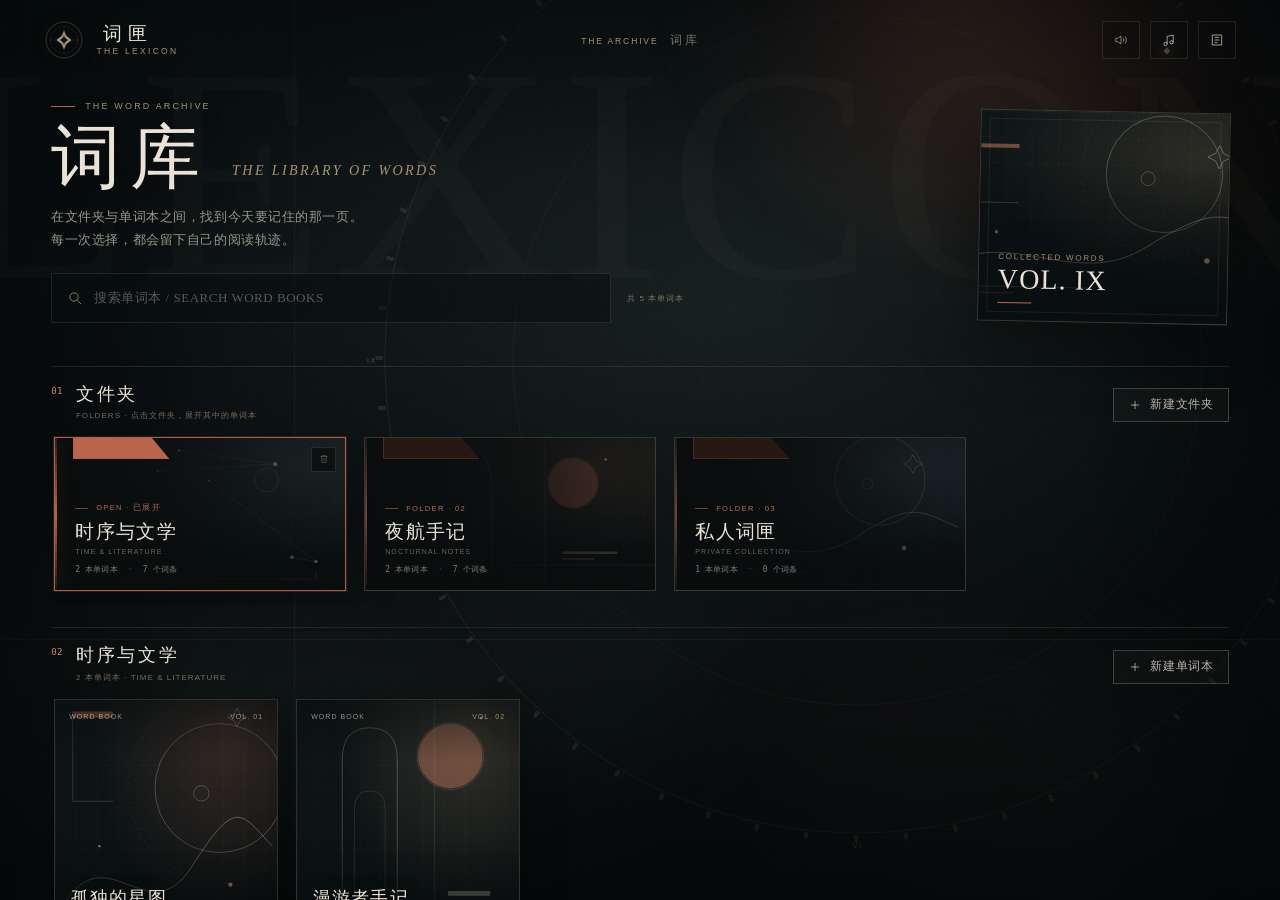
==== index.html @ e498a9d8 "chore: 初始化词匣项目（v1 可运行基线）" ====
<!DOCTYPE html>
<html lang="zh-CN">
<head>
  <meta charset="UTF-8">
  <meta name="viewport" content="width=device-width, initial-scale=1.0, viewport-fit=cover">
  <meta name="theme-color" content="#080c0e">
  <title>词匣 · The Lexicon</title>
  <link rel="stylesheet" href="styles/base.css">
  <link rel="stylesheet" href="styles/library.css">
  <link rel="stylesheet" href="styles/study.css">
  <link rel="stylesheet" href="styles/overlays.css">
</head>
<body>
  <div class="scene" aria-hidden="true">
    <div class="sun-glow"></div>
    <div class="mist mist-a"></div>
    <div class="mist mist-b"></div>
    <div class="orbit">
      <span class="orbit-ticks"></span>
      <span class="orbit-num n1">XII</span>
      <span class="orbit-num n2">III</span>
      <span class="orbit-num n3">VI</span>
      <span class="orbit-num n4">IX</span>
      <span class="orbit-star"></span>
    </div>
    <div class="axis axis-v"></div>
    <div class="axis axis-h"></div>
  </div>
  <div class="grain" aria-hidden="true"></div>
  <div class="view-curtain" id="viewCurtain" aria-hidden="true"></div>

  <div class="app" id="app">
    <header class="topbar">
      <div class="topbar-left">
        <button type="button" class="back-btn" id="backBtn" hidden aria-label="返回词库">
          <svg viewBox="0 0 24 24" aria-hidden="true"><path d="M15.5 5l-7 7 7 7"/></svg>
          <span>词库</span>
        </button>
        <button type="button" class="brand" id="brandHome" aria-label="回到词库">
          <svg class="brand-mark" viewBox="0 0 48 48" aria-hidden="true">
            <circle cx="24" cy="24" r="21.5" fill="none" stroke="currentColor" stroke-opacity=".38" stroke-width=".8"/>
            <circle cx="24" cy="24" r="16.5" fill="none" stroke="currentColor" stroke-opacity=".14" stroke-width=".7"/>
            <path d="M24 7v34M7 24h34" stroke="currentColor" stroke-opacity=".16" stroke-width=".7"/>
            <path d="M24 12.5l2.45 6.05L33 24l-6.55 5.45L24 35.5l-2.45-6.05L15 24l6.55-5.45z" fill="currentColor" fill-opacity=".82"/>
            <path d="M24 18.4l1.05 2.55L28.6 24l-3.55 3.05L24 29.6l-1.05-2.55L19.4 24l3.55-3.05z" fill="#0b1113"/>
          </svg>
          <span class="brand-copy">
            <span class="brand-cn">词匣</span>
            <span class="brand-en">THE LEXICON</span>
          </span>
        </button>
      </div>

      <div class="topbar-center" aria-live="polite">
        <span class="topbar-kicker" id="topbarKicker">THE ARCHIVE</span>
        <span class="topbar-title" id="topbarTitle">词库</span>
      </div>

      <div class="topbar-actions">
        <button type="button" class="icon-button sound-toggle" id="soundToggle" aria-label="关闭音效" aria-pressed="true" title="音效：开">
          <svg class="sound-on" viewBox="0 0 24 24" aria-hidden="true">
            <path d="M4 9.5v5h3.2L12 18V6L7.2 9.5H4z"/>
            <path d="M15.2 9.2a4 4 0 010 5.6M17.7 6.8a7.2 7.2 0 010 10.4"/>
          </svg>
          <svg class="sound-off" viewBox="0 0 24 24" aria-hidden="true">
            <path d="M4 9.5v5h3.2L12 18V6L7.2 9.5H4z"/>
            <path d="M15.4 9.6l5 5M20.4 9.6l-5 5"/>
          </svg>
        </button>
        <button type="button" class="icon-button music-toggle" id="musicToggle" data-open-music aria-label="打开本地音乐" aria-haspopup="dialog" title="本地音乐">
          <svg viewBox="0 0 24 24" aria-hidden="true">
            <path d="M9.2 17.7V6.6l9.1-2v10.8"/>
            <circle cx="6.7" cy="17.9" r="2.5"/>
            <circle cx="15.8" cy="15.4" r="2.5"/>
          </svg>
        </button>
        <button type="button" class="icon-button" id="ledgerOpen" aria-label="打开记诵档案" aria-haspopup="dialog" title="记诵档案">
          <svg viewBox="0 0 24 24" aria-hidden="true">
            <path d="M5 4.5h14v15H5z"/>
            <path d="M8.5 8h7M8.5 12h7M8.5 16h4.5"/>
          </svg>
        </button>
      </div>
    </header>

    <main class="view library-view" id="libraryView">
      <div class="library-scroll">
        <section class="library-hero">
          <div class="hero-copy">
            <div class="kicker"><span class="kicker-rule"></span>THE WORD ARCHIVE</div>
            <h1 class="hero-title">
              <span class="hero-title-cn">词库</span>
              <em class="hero-title-en">THE LIBRARY OF WORDS</em>
            </h1>
            <p class="hero-desc">在文件夹与单词本之间，找到今天要记住的那一页。<br>每一次选择，都会留下自己的阅读轨迹。</p>

            <div class="library-tools">
              <label class="search-field" for="bookSearch">
                <svg viewBox="0 0 24 24" aria-hidden="true">
                  <circle cx="10.5" cy="10.5" r="6.2"/>
                  <path d="M15.2 15.2L21 21"/>
                </svg>
                <input id="bookSearch" type="search" placeholder="搜索单词本 / SEARCH WORD BOOKS" autocomplete="off" spellcheck="false">
                <button type="button" class="search-clear" id="searchClear" hidden aria-label="清除搜索">
                  <svg viewBox="0 0 24 24" aria-hidden="true"><path d="M7 7l10 10M17 7L7 17"/></svg>
                </button>
              </label>
              <span class="search-status" id="searchStatus">共 5 本单词本</span>
            </div>
          </div>

          <aside class="hero-plate" aria-hidden="true">
            <div class="hero-art" id="heroArt"></div>
            <div class="hero-plate-label">
              <span>COLLECTED WORDS</span>
              <strong>VOL. IX</strong>
              <i></i>
            </div>
          </aside>
        </section>

        <section class="shelf shelf-folders">
          <div class="shelf-head">
            <div class="shelf-title-group">
              <span class="shelf-num">01</span>
              <div>
                <h2>文件夹</h2>
                <p>FOLDERS · 点击文件夹，展开其中的单词本</p>
              </div>
            </div>
            <button type="button" class="line-btn" id="newFolderBtn">
              <svg viewBox="0 0 24 24" aria-hidden="true"><path d="M12 5v14M5 12h14"/></svg>
              新建文件夹
            </button>
          </div>
          <div class="rail-shell">
            <button type="button" class="rail-arrow is-left" data-rail="folders" data-direction="-1" aria-label="向左滚动文件夹">
              <svg viewBox="0 0 24 24" aria-hidden="true"><path d="M15 5l-7 7 7 7"/></svg>
            </button>
            <div class="rail folder-rail" id="folderRail"></div>
            <button type="button" class="rail-arrow is-right" data-rail="folders" data-direction="1" aria-label="向右滚动文件夹">
              <svg viewBox="0 0 24 24" aria-hidden="true"><path d="M9 5l7 7-7 7"/></svg>
            </button>
          </div>
        </section>

        <section class="shelf shelf-books">
          <div class="shelf-head">
            <div class="shelf-title-group">
              <span class="shelf-num">02</span>
              <div>
                <h2 id="bookSectionTitle">单词本</h2>
                <p id="bookSectionKicker">WORD BOOKS · 选择一本，开始今天的记诵</p>
              </div>
            </div>
            <button type="button" class="line-btn" id="newBookBtn">
              <svg viewBox="0 0 24 24" aria-hidden="true"><path d="M12 5v14M5 12h14"/></svg>
              新建单词本
            </button>
          </div>
          <div class="rail-shell">
            <button type="button" class="rail-arrow is-left" data-rail="books" data-direction="-1" aria-label="向左滚动单词本">
              <svg viewBox="0 0 24 24" aria-hidden="true"><path d="M15 5l-7 7 7 7"/></svg>
            </button>
            <div class="rail book-rail" id="bookRail"></div>
            <button type="button" class="rail-arrow is-right" data-rail="books" data-direction="1" aria-label="向右滚动单词本">
              <svg viewBox="0 0 24 24" aria-hidden="true"><path d="M9 5l7 7-7 7"/></svg>
            </button>
          </div>
        </section>

        <footer class="library-footer">
          <div class="library-stats">
            <span><b id="statFolders">0</b> 个文件夹</span>
            <i></i>
            <span><b id="statBooks">0</b> 本单词本</span>
            <i></i>
            <span><b id="statWords">0</b> 个词条</span>
            <i></i>
            <span><b id="statKnown">0</b> 个已斩</span>
          </div>
          <p>选择文件夹展开藏书 · 打开单词本开始记诵 · 所有变更自动保存</p>
        </footer>
      </div>
    </main>

    <main class="view study-view" id="studyView" hidden>
      <section class="study-heading">
        <div class="study-heading-copy">
          <div class="study-kicker" id="studyKicker">WORD BOOK</div>
          <h1 class="study-book-title" id="studyBookTitle">单词本</h1>
          <p class="study-book-desc" id="studyBookDesc"></p>
        </div>
        <div class="study-actions">
          <button type="button" class="line-btn" id="manageBookBtn">
            <svg viewBox="0 0 24 24" aria-hidden="true"><path d="M5 5.5h14v13H6.5a1.5 1.5 0 010-3H19"/><path d="M8.5 9h7"/></svg>
            词条册
          </button>
          <button type="button" class="primary-btn" id="addWordBtn">
            <svg viewBox="0 0 24 24" aria-hidden="true"><path d="M12 5v14M5 12h14"/></svg>
            新增词条
          </button>
        </div>
      </section>

      <div class="study-stage" id="studyStage">
        <div class="study-content" id="studyContent">
          <div class="study-meta-line">
            <span class="study-position" id="studyPosition">— / —</span>
            <span class="priority-tag" id="priorityTag">NEW · 新词</span>
            <span class="study-meta-divider"></span>
            <span class="study-queue">QUEUE · 依稀优先</span>
          </div>

          <div class="study-word-area">
            <div class="study-word-frame" id="wordFrame">
              <h1 class="study-word" id="wordEl">solitude</h1>
              <span class="slash-line" aria-hidden="true"></span>
              <span class="slash-seal" aria-hidden="true">斩</span>
            </div>

            <div class="study-lex">
              <span class="pos" id="pos">n.</span>
              <span class="phonetic" id="phonetic">/ˈsɒlɪtjuːd/</span>
              <button type="button" class="speak-btn" id="speakBtn" aria-label="朗读当前单词" title="朗读单词">
                <svg viewBox="0 0 24 24" aria-hidden="true">
                  <path d="M4 9.5v5h3.2L12 18V6L7.2 9.5H4z"/>
                  <path d="M15.2 9.2a4 4 0 010 5.6M17.7 6.8a7.2 7.2 0 010 10.4"/>
                </svg>
              </button>
              <span class="lex-divider" aria-hidden="true"></span>
              <span class="meaning" id="meaning">独处 · 孤独</span>
            </div>
          </div>

          <div class="study-ornament" aria-hidden="true"><span></span><i></i><span></span></div>

          <figure class="study-context">
            <div class="context-label"><span>IN CONTEXT</span><span>语境</span></div>
            <blockquote id="sentence">I have never found a companion that was so companionable as solitude.</blockquote>
            <p class="translation" id="translation">我从未找到过比独处更合意的伴侣。</p>
            <figcaption class="source">
              <span class="source-main" id="source">WALDEN · HENRY DAVID THOREAU</span>
              <span class="source-note" id="sourceNote">亨利·戴维·梭罗《瓦尔登湖》</span>
            </figcaption>
          </figure>
        </div>

        <div class="study-empty" id="studyEmpty" hidden>
          <div class="empty-sigil" aria-hidden="true">✦</div>
          <h2 id="emptyTitle">这本单词本还没有词条</h2>
          <p id="emptyText">把想记住的词写进这一页，然后开始第一轮记诵。</p>
          <div class="empty-actions">
            <button type="button" class="primary-btn" id="emptyPrimary">添加第一个词条</button>
            <button type="button" class="line-btn" id="emptySecondary">返回词库</button>
          </div>
        </div>
      </div>

      <footer class="study-console" id="studyConsole">
        <div class="queue-block">
          <div class="queue-head">
            <span class="queue-label">QUEUE <em>· 本轮队列</em></span>
            <span class="queue-progress" id="queueProgress">— / —</span>
          </div>
          <div class="queue-bar" aria-hidden="true"><span id="queueBarFill"></span></div>
          <div class="queue-legend">
            <span class="legend-item"><i class="dot dot-fuzzy"></i>依稀 <b id="studyFuzzy">0</b></span>
            <span class="legend-item"><i class="dot dot-unknown"></i>未识 <b id="studyUnknown">0</b></span>
            <span class="legend-item"><i class="dot dot-fresh"></i>新词 <b id="studyFresh">0</b></span>
            <span class="legend-item is-known"><i class="dot dot-known"></i>已斩 <b id="studyKnown">0</b></span>
          </div>
        </div>

        <div class="study-actions-main" id="studyActions">
          <button type="button" class="step-btn prev" id="prevBtn" aria-label="上一个单词">
            <svg viewBox="0 0 24 24" aria-hidden="true"><path d="M15 5l-7 7 7 7"/></svg>
            <span>上一个</span>
          </button>

          <div class="rating-group" aria-label="记忆程度">
            <button type="button" class="rate-btn" data-rate="unknown">
              <span class="zh">未识</span>
              <span class="en">AGAIN</span>
            </button>
            <button type="button" class="rate-btn" data-rate="fuzzy">
              <span class="zh">依稀</span>
              <span class="en">FUZZY</span>
            </button>
            <button type="button" class="rate-btn" data-rate="known" title="完全会" aria-label="斩 · 完全会">
              <span class="zh">斩</span>
              <span class="en">KNOWN</span>
            </button>
          </div>

          <button type="button" class="step-btn next" id="nextBtn" aria-label="下一个单词">
            <span>下一个</span>
            <svg viewBox="0 0 24 24" aria-hidden="true"><path d="M5 12h14M13 6l6 6-6 6"/></svg>
          </button>
        </div>

        <div class="study-side">
          <span class="autosave"><i></i>自动保存至本地</span>
          <span class="keys"><kbd>←</kbd><kbd>→</kbd> 切换 · <kbd>K</kbd> 斩 · <kbd>F</kbd> 依稀</span>
        </div>
      </footer>
    </main>
  </div>

  <div class="toast" id="toast" role="status" aria-live="polite"></div>

  <dialog class="modal-dialog compact-dialog" id="folderDialog" aria-labelledby="folderDialogTitle">
    <div class="modal-shell">
      <header class="modal-head">
        <div>
          <div class="kicker"><span class="kicker-rule"></span>NEW FOLDER</div>
          <h2 class="modal-title" id="folderDialogTitle">新建文件夹</h2>
          <p class="modal-sub">为一个主题留出位置，再把单词本放进去。</p>
        </div>
        <button type="button" class="dialog-close" data-close aria-label="关闭新建文件夹">
          <svg viewBox="0 0 24 24" aria-hidden="true"><path d="M6 6l12 12M18 6L6 18"/></svg>
        </button>
      </header>
      <form class="modal-form" id="folderForm" novalidate>
        <label class="field">
          <span class="field-head"><span>文件夹名称<i>*</i></span><em>FOLDER NAME</em></span>
          <input type="text" name="name" id="folderName" maxlength="40" placeholder="例如：夜航手记" autocomplete="off">
          <span class="field-error" id="folderError"></span>
        </label>
        <label class="field">
          <span class="field-head"><span>英文小标题</span><em>SUBTITLE</em></span>
          <input type="text" name="subtitle" id="folderSubtitle" maxlength="80" placeholder="例如：NOCTURNAL NOTES" autocomplete="off">
        </label>
        <label class="field">
          <span class="field-head"><span>一句说明</span><em>DESCRIPTION</em></span>
          <input type="text" name="description" id="folderDescription" maxlength="160" placeholder="这个文件夹收藏什么？" autocomplete="off">
        </label>
        <div class="modal-actions">
          <p class="modal-note">文件夹本身不会上传，所有内容保存在本机浏览器。</p>
          <div class="button-row">
            <button type="button" class="line-btn" data-close>取消</button>
            <button type="submit" class="primary-btn">创建文件夹</button>
          </div>
        </div>
      </form>
    </div>
  </dialog>

  <dialog class="modal-dialog compact-dialog" id="bookDialog" aria-labelledby="bookDialogTitle">
    <div class="modal-shell">
      <header class="modal-head">
        <div>
          <div class="kicker"><span class="kicker-rule"></span>NEW WORD BOOK</div>
          <h2 class="modal-title" id="bookDialogTitle">新建单词本</h2>
          <p class="modal-sub">给一组词取一个名字，收进合适的文件夹。</p>
        </div>
        <button type="button" class="dialog-close" data-close aria-label="关闭新建单词本">
          <svg viewBox="0 0 24 24" aria-hidden="true"><path d="M6 6l12 12M18 6L6 18"/></svg>
        </button>
      </header>
      <form class="modal-form" id="bookForm" novalidate>
        <label class="field">
          <span class="field-head"><span>单词本名称<i>*</i></span><em>BOOK NAME</em></span>
          <input type="text" name="name" id="bookName" maxlength="40" placeholder="例如：雨夜短句" autocomplete="off">
          <span class="field-error" id="bookError"></span>
        </label>
        <div class="field-row">
          <label class="field">
            <span class="field-head"><span>英文小标题</span><em>SUBTITLE</em></span>
            <input type="text" name="subtitle" id="bookSubtitle" maxlength="80" placeholder="例如：RAIN NOTES" autocomplete="off">
          </label>
          <label class="field">
            <span class="field-head"><span>放入文件夹<i>*</i></span><em>FOLDER</em></span>
            <select name="folderId" id="bookFolder"></select>
          </label>
        </div>
        <label class="field">
          <span class="field-head"><span>一句说明</span><em>DESCRIPTION</em></span>
          <input type="text" name="description" id="bookDescription" maxlength="160" placeholder="例如：写在雨声里的词。" autocomplete="off">
        </label>
        <div class="modal-actions">
          <p class="modal-note">创建后会立即打开这本单词本，可以从第一个词开始。</p>
          <div class="button-row">
            <button type="button" class="line-btn" data-close>取消</button>
            <button type="submit" class="primary-btn">创建并打开</button>
          </div>
        </div>
      </form>
    </div>
  </dialog>

  <dialog class="modal-dialog entry-dialog" id="entryDialog" aria-labelledby="entryDialogTitle">
    <div class="modal-shell entry-shell">
      <header class="modal-head">
        <div>
          <div class="kicker"><span class="kicker-rule"></span>NEW WORD</div>
          <h2 class="modal-title" id="entryDialogTitle">新增词条</h2>
          <p class="modal-sub" id="entryBookLabel">收入单词本</p>
        </div>
        <button type="button" class="dialog-close" data-close aria-label="关闭新增词条">
          <svg viewBox="0 0 24 24" aria-hidden="true"><path d="M6 6l12 12M18 6L6 18"/></svg>
        </button>
      </header>
      <form class="modal-form entry-form" id="entryForm" novalidate>
        <div class="form-grid">
          <label class="field full word-field" data-field="word">
            <span class="field-head"><span>单词<i>*</i></span><em>WORD</em></span>
            <input type="text" name="word" id="entryWord" maxlength="64" placeholder="例如：serendipity" autocomplete="off" spellcheck="false">
            <span class="field-error"></span>
          </label>
          <label class="field" data-field="phonetic">
            <span class="field-head"><span>音标</span><em>PRONUNCIATION</em></span>
            <input type="text" name="phonetic" maxlength="80" placeholder="/ˌserənˈdɪpəti/" autocomplete="off" spellcheck="false">
            <span class="field-error"></span>
          </label>
          <label class="field" data-field="pos">
            <span class="field-head"><span>词性</span><em>PART OF SPEECH</em></span>
            <input type="text" name="pos" maxlength="16" placeholder="n. / v. / adj." autocomplete="off">
            <span class="field-error"></span>
          </label>
          <label class="field full" data-field="meaning">
            <span class="field-head"><span>释义<i>*</i></span><em>MEANING</em></span>
            <input type="text" name="meaning" maxlength="120" placeholder="意外发现珍奇事物的本领" autocomplete="off">
            <span class="field-error"></span>
          </label>
          <label class="field full" data-field="sentence">
            <span class="field-head"><span>例句<i>*</i></span><em>SENTENCE</em></span>
            <textarea name="sentence" maxlength="600" rows="3" placeholder="写一句让你记住这个词的话。"></textarea>
            <span class="field-error"></span>
          </label>
          <label class="field full" data-field="translation">
            <span class="field-head"><span>译文</span><em>TRANSLATION</em></span>
            <input type="text" name="translation" maxlength="400" placeholder="例句的中文翻译（选填）" autocomplete="off">
            <span class="field-error"></span>
          </label>
          <label class="field full" data-field="source">
            <span class="field-head"><span>出处</span><em>SOURCE</em></span>
            <input type="text" name="source" maxlength="160" placeholder="例如：自撰例句 / 亨利·戴维·梭罗《瓦尔登湖》" autocomplete="off">
            <span class="field-error"></span>
          </label>
        </div>
        <div class="modal-actions entry-actions">
          <p class="modal-note">保存后会加入当前单词本。所有内容只保存在本机。</p>
          <div class="button-row">
            <button type="button" class="line-btn" data-close>取消</button>
            <button type="submit" class="primary-btn">收入词匣</button>
          </div>
        </div>
      </form>
    </div>
  </dialog>

  <dialog class="drawer-dialog" id="manageDialog" aria-labelledby="manageTitle">
    <div class="drawer-shell">
      <header class="drawer-head">
        <div>
          <div class="kicker"><span class="kicker-rule"></span>WORD INDEX</div>
          <h2 class="modal-title" id="manageTitle">词条册</h2>
          <p class="modal-sub" id="manageMeta">管理这本单词本里的所有词条。</p>
        </div>
        <button type="button" class="dialog-close" data-close aria-label="关闭词条册">
          <svg viewBox="0 0 24 24" aria-hidden="true"><path d="M6 6l12 12M18 6L6 18"/></svg>
        </button>
      </header>
      <div class="drawer-toolbar">
        <label class="mini-search">
          <svg viewBox="0 0 24 24" aria-hidden="true"><circle cx="10.5" cy="10.5" r="6.2"/><path d="M15.2 15.2L21 21"/></svg>
          <input type="search" id="manageSearch" placeholder="筛选词条" autocomplete="off">
        </label>
        <button type="button" class="primary-btn small" id="manageAddBtn">
          <svg viewBox="0 0 24 24" aria-hidden="true"><path d="M12 5v14M5 12h14"/></svg>
          新增词条
        </button>
      </div>
      <div class="drawer-scroll">
        <div class="manage-list" id="manageList"></div>
      </div>
      <footer class="drawer-foot">
        <span id="manageCount">0 个词条</span>
        <button type="button" class="quiet-btn" id="manageExportBtn">导出词条 <small>JSON</small></button>
      </footer>
    </div>
  </dialog>

  <dialog class="drawer-dialog" id="ledgerDialog" aria-labelledby="ledgerTitle">
    <div class="drawer-shell">
      <header class="drawer-head">
        <div>
          <div class="kicker"><span class="kicker-rule"></span>THE LEDGER</div>
          <h2 class="modal-title" id="ledgerTitle">记诵档案</h2>
          <p class="modal-sub">依稀与未识会留在这里；已斩词条只移出队列，不计入记录。</p>
        </div>
        <button type="button" class="dialog-close" data-close aria-label="关闭记诵档案">
          <svg viewBox="0 0 24 24" aria-hidden="true"><path d="M6 6l12 12M18 6L6 18"/></svg>
        </button>
      </header>
      <div class="drawer-scroll">
        <div class="ledger-stats">
          <div><strong id="ledgerTotal">0</strong><span>温习记录</span></div>
          <div><strong id="ledgerFuzzy">0</strong><span>依稀</span></div>
          <div><strong id="ledgerUnknown">0</strong><span>未识</span></div>
          <div><strong id="ledgerBooks">0</strong><span>涉及单词本</span></div>
        </div>
        <div class="activity-list" id="activityList"></div>
      </div>
      <footer class="drawer-foot">
        <span>只记录依稀与未识</span>
        <button type="button" class="quiet-btn" id="exportBtn">导出全部数据 <small>JSON</small></button>
      </footer>
    </div>
  </dialog>

  <dialog class="modal-dialog music-dialog" id="musicDialog" aria-labelledby="musicTitle">
    <div class="modal-shell music-shell" id="musicShell">
      <header class="modal-head">
        <div>
          <div class="kicker"><span class="kicker-rule"></span>THE GRAMOPHONE</div>
          <h2 class="modal-title" id="musicTitle">本地音乐</h2>
          <p class="modal-sub">放一张自己的唱片，让这间记诵室有声音。</p>
        </div>
        <button type="button" class="dialog-close" data-close aria-label="关闭本地音乐">
          <svg viewBox="0 0 24 24" aria-hidden="true"><path d="M6 6l12 12M18 6L6 18"/></svg>
        </button>
      </header>

      <div class="music-body">
        <div class="music-track" id="musicTrack">
          <div class="record-disc" aria-hidden="true"></div>
          <div class="track-info">
            <span class="track-label">LOCAL RECORD</span>
            <strong class="track-name" id="trackName">尚未放入唱片</strong>
            <span class="track-meta" id="trackMeta">选择或拖入本地音频</span>
          </div>
          <button type="button" class="choose-music" id="chooseMusicBtn">选择音乐</button>
          <input type="file" id="musicInput" accept="audio/*,.mp3,.wav,.ogg,.oga,.m4a,.aac,.flac,.webm,.opus" hidden>
        </div>

        <div class="music-playbar">
          <button type="button" class="music-play" id="musicPlayBtn" aria-label="播放音乐" disabled>
            <svg class="icon-play" viewBox="0 0 24 24" aria-hidden="true"><path d="M8 5.5v13l11-6.5z"/></svg>
            <svg class="icon-pause" viewBox="0 0 24 24" aria-hidden="true"><path d="M7 5.5h3.4v13H7zM13.6 5.5H17v13h-3.4z"/></svg>
          </button>
          <div class="music-progress">
            <div class="music-times"><span id="musicCurrent">00:00</span><span id="musicDuration">--:--</span></div>
            <input type="range" class="range-control" id="musicSeek" min="0" max="1000" value="0" step="1" aria-label="音乐播放进度" disabled>
          </div>
        </div>

        <div class="setting-row">
          <div class="setting-head"><span class="setting-name">音乐音量 <small>MUSIC VOLUME</small></span><span class="setting-value" id="musicVolumeValue">55%</span></div>
          <input type="range" class="range-control" id="musicVolume" min="0" max="100" value="55" step="1" aria-label="音乐音量">
        </div>

        <div class="setting-row">
          <div class="setting-head"><span class="setting-name">音效音量 <small>SOUND VOLUME</small></span><span class="setting-value" id="sfxVolumeValue">72%</span></div>
          <input type="range" class="range-control" id="sfxVolume" min="0" max="100" value="72" step="1" aria-label="音效音量">
        </div>

        <div class="music-extras">
          <label class="loop-control"><input type="checkbox" id="musicLoop" checked> 循环播放</label>
          <button type="button" class="clear-music" id="clearMusicBtn" disabled>移除音乐</button>
        </div>

        <p class="music-help">音乐文件只留在本机，不会上传；刷新页面后需要重新选择。<br>音效总开关在页面右上角的扬声器按钮。</p>
      </div>
    </div>
  </dialog>

  <dialog class="modal-dialog confirm-dialog" id="confirmDialog" aria-labelledby="confirmTitle">
    <div class="modal-shell confirm-shell">
      <div class="kicker"><span class="kicker-rule"></span>CONFIRM</div>
      <h2 class="modal-title" id="confirmTitle">确认操作</h2>
      <p class="confirm-message" id="confirmMessage"></p>
      <div class="button-row confirm-actions">
        <button type="button" class="line-btn" id="confirmCancel">取消</button>
        <button type="button" class="danger-btn" id="confirmOk">确认删除</button>
      </div>
    </div>
  </dialog>

  <audio id="musicAudio" loop preload="metadata"></audio>

  <script src="scripts/seed.js"></script>
  <script src="scripts/art.js"></script>
  <script src="scripts/store.js"></script>
  <script src="scripts/audio.js"></script>
  <script src="scripts/app.js"></script>
</body>
</html>
---- styles/base.css ----
/* =========================================================
   词匣 · BASE
   基础变量、场景、顶栏、通用控件与对话框底样式
   ========================================================= */

:root {
  --bg-0: #070b0d;
  --bg-1: #0b1113;
  --bg-2: #101719;
  --paper: #eae2d4;
  --paper-soft: rgba(234, 226, 212, .78);
  --paper-faint: rgba(234, 226, 212, .48);
  --muted: #979689;
  --line: rgba(203, 188, 163, .13);
  --line-strong: rgba(203, 188, 163, .27);
  --gold: #c7b08b;
  --gold-soft: #a79171;
  --rust: #b9654b;
  --rust-bright: #d58668;
  --verdigris: #7f9e9a;
  --sage: #72877e;
  --display: "Bodoni MT", "Bodoni 72", Didot, "Baskerville Old Face", "Times New Roman", "Noto Serif SC", "Songti SC", STSong, serif;
  --quote: "Baskerville Old Face", "Iowan Old Style", "Palatino Linotype", "Noto Serif SC", "Songti SC", STSong, serif;
  --cn: "Noto Serif SC", "Source Han Serif SC", "Songti SC", STSong, SimSun, serif;
  --label: "Gill Sans MT", "Gill Sans", "Segoe UI", "Noto Sans SC", sans-serif;
  --mono: "Cascadia Code", "SFMono-Regular", Consolas, monospace;
  --ease: cubic-bezier(.22, .61, .36, 1);
  --ease-out: cubic-bezier(.16, 1, .3, 1);
  --shadow-deep: 0 32px 100px rgba(0, 0, 0, .55);
}

* {
  box-sizing: border-box;
  margin: 0;
  padding: 0;
}

html {
  height: 100%;
  background: var(--bg-0);
  color-scheme: dark;
}

body {
  height: 100%;
  overflow: hidden;
  background: var(--bg-0);
  color: var(--paper);
  font-family: var(--cn);
  font-variant-ligatures: common-ligatures;
  text-rendering: optimizeLegibility;
  -webkit-font-smoothing: antialiased;
}

button,
input,
select,
textarea {
  color: inherit;
  font: inherit;
}

button {
  border: 0;
  background: none;
  cursor: pointer;
}

button:disabled {
  cursor: default;
}

a {
  color: inherit;
}

svg {
  display: block;
}

[hidden] {
  display: none !important;
}

::selection {
  background: rgba(185, 101, 75, .38);
  color: #fff8ee;
}

mark {
  padding: 0 .06em;
  background: rgba(185, 101, 75, .24);
  color: inherit;
  box-shadow: 0 0 0 1px rgba(185, 101, 75, .12);
}

:focus-visible {
  outline: 1px solid var(--rust-bright);
  outline-offset: 4px;
}

::-webkit-scrollbar {
  width: 6px;
  height: 6px;
}

::-webkit-scrollbar-track {
  background: transparent;
}

::-webkit-scrollbar-thumb {
  background: rgba(203, 188, 163, .18);
}

/* ---------- 场景 ---------- */

.scene {
  position: fixed;
  inset: 0;
  z-index: 0;
  overflow: hidden;
  pointer-events: none;
  background:
    radial-gradient(ellipse 78% 66% at 57% 34%, rgba(52, 72, 69, .34) 0%, transparent 64%),
    radial-gradient(ellipse 42% 42% at 86% 12%, rgba(129, 69, 49, .19) 0%, transparent 68%),
    radial-gradient(ellipse 48% 50% at 6% 88%, rgba(66, 80, 72, .16) 0%, transparent 72%),
    linear-gradient(152deg, #0d1416 0%, #070a0c 52%, #0a1011 100%);
}

.scene::before {
  content: "";
  position: absolute;
  inset: 0;
  opacity: .4;
  background-image:
    linear-gradient(rgba(203, 188, 163, .035) 1px, transparent 1px),
    linear-gradient(90deg, rgba(203, 188, 163, .035) 1px, transparent 1px);
  background-size: 78px 78px;
  -webkit-mask-image: radial-gradient(ellipse 76% 72% at 52% 42%, #000 0%, rgba(0, 0, 0, .42) 52%, transparent 84%);
  mask-image: radial-gradient(ellipse 76% 72% at 52% 42%, #000 0%, rgba(0, 0, 0, .42) 52%, transparent 84%);
}

.scene::after {
  content: "";
  position: absolute;
  inset: 0;
  background:
    linear-gradient(90deg, rgba(3, 6, 7, .48) 0%, transparent 16%, transparent 84%, rgba(3, 6, 7, .38) 100%),
    linear-gradient(180deg, rgba(3, 6, 7, .3) 0%, transparent 20%, transparent 74%, rgba(3, 6, 7, .56) 100%),
    radial-gradient(ellipse at center, transparent 44%, rgba(3, 6, 7, .4) 100%);
}

.sun-glow {
  position: absolute;
  width: 46vw;
  height: 46vw;
  min-width: 480px;
  min-height: 480px;
  right: 2vw;
  top: -26vw;
  border-radius: 50%;
  background: radial-gradient(circle at 50% 55%, rgba(187, 105, 76, .25) 0%, rgba(155, 80, 56, .08) 40%, transparent 68%);
  filter: blur(22px);
}

.mist {
  position: absolute;
  border-radius: 50%;
  filter: blur(64px);
  opacity: .55;
}

.mist-a {
  width: 48vw;
  height: 20vw;
  left: 10%;
  bottom: 8%;
  background: rgba(101, 123, 113, .13);
  transform: rotate(-10deg);
}

.mist-b {
  width: 38vw;
  height: 22vw;
  right: 4%;
  bottom: -2%;
  background: rgba(146, 85, 64, .09);
  transform: rotate(16deg);
}

.orbit {
  position: absolute;
  width: clamp(720px, 74vw, 1220px);
  aspect-ratio: 1;
  left: 67%;
  top: 40%;
  border: 1px solid rgba(203, 188, 163, .1);
  border-radius: 50%;
  transform: translate(-50%, -50%);
  opacity: .9;
}

.orbit::before {
  content: "";
  position: absolute;
  inset: 13.5%;
  border: 1px solid rgba(203, 188, 163, .055);
  border-radius: 50%;
}

.orbit::after {
  content: "";
  position: absolute;
  inset: 0;
  border-radius: 50%;
  background: conic-gradient(from 196deg, transparent 0deg 48deg, rgba(199, 176, 139, .26) 48deg 49.1deg, transparent 49.1deg 360deg);
  -webkit-mask: radial-gradient(farthest-side, transparent calc(100% - 2px), #000 calc(100% - 1px));
  mask: radial-gradient(farthest-side, transparent calc(100% - 2px), #000 calc(100% - 1px));
}

.orbit-ticks {
  position: absolute;
  inset: -10px;
  border-radius: 50%;
  background: repeating-conic-gradient(from 0deg, rgba(203, 188, 163, .32) 0deg .45deg, transparent .45deg 6deg);
  -webkit-mask: radial-gradient(farthest-side, transparent calc(100% - 8px), #000 calc(100% - 7px));
  mask: radial-gradient(farthest-side, transparent calc(100% - 8px), #000 calc(100% - 7px));
  opacity: .42;
}

.orbit-num {
  position: absolute;
  font-family: var(--label);
  font-size: 7px;
  letter-spacing: .24em;
  color: rgba(203, 188, 163, .36);
}

.orbit-num.n1 { top: -17px; left: 50%; transform: translateX(-50%); }
.orbit-num.n2 { right: -18px; top: 50%; transform: translateY(-50%); }
.orbit-num.n3 { bottom: -17px; left: 50%; transform: translateX(-50%); }
.orbit-num.n4 { left: -18px; top: 50%; transform: translateY(-50%); }

.orbit-star {
  position: absolute;
  top: 17%;
  right: 17%;
  width: 5px;
  height: 5px;
  background: var(--gold);
  transform: rotate(45deg);
  box-shadow: 0 0 14px rgba(199, 176, 139, .8), 0 0 40px rgba(199, 176, 139, .3);
}

.axis {
  position: absolute;
  background: rgba(203, 188, 163, .055);
}

.axis-v {
  width: 1px;
  top: 0;
  bottom: 0;
  left: 23%;
}

.axis-h {
  height: 1px;
  left: 0;
  right: 0;
  top: 71%;
}

.grain {
  position: fixed;
  inset: 0;
  z-index: 2;
  pointer-events: none;
  opacity: .045;
  mix-blend-mode: soft-light;
  background-image: url("data:image/svg+xml,%3Csvg viewBox='0 0 200 200' xmlns='http://www.w3.org/2000/svg'%3E%3Cfilter id='n'%3E%3CfeTurbulence type='fractalNoise' baseFrequency='.86' numOctaves='4' stitchTiles='stitch'/%3E%3C/filter%3E%3Crect width='100%25' height='100%25' filter='url(%23n)'/%3E%3C/svg%3E");
}

.view-curtain {
  position: fixed;
  inset: 0;
  z-index: 90;
  pointer-events: none;
  opacity: 0;
  background:
    linear-gradient(90deg, transparent 0%, rgba(185, 101, 75, .18) 48%, rgba(234, 226, 212, .4) 50%, rgba(185, 101, 75, .18) 52%, transparent 100%);
  transform: translateX(-110%);
}

.view-curtain.is-active {
  animation: curtainSweep .7s var(--ease-out) both;
}

@keyframes curtainSweep {
  0% { opacity: 0; transform: translateX(-110%); }
  18% { opacity: .8; }
  55% { opacity: .8; }
  100% { opacity: 0; transform: translateX(110%); }
}

/* ---------- 应用骨架 ---------- */

.app {
  position: relative;
  z-index: 10;
  height: 100svh;
  display: flex;
  flex-direction: column;
}

.view {
  flex: 1;
  min-height: 0;
  position: relative;
}

.view.is-view-entering {
  animation: viewReveal .62s var(--ease-out) both;
}

@keyframes viewReveal {
  from { opacity: 0; transform: translateY(9px); filter: blur(2px); }
  to { opacity: 1; transform: translateY(0); filter: blur(0); }
}

.library-view {
  display: flex;
  flex-direction: column;
  overflow: hidden;
}

.study-view {
  display: flex;
  flex-direction: column;
  overflow: hidden;
}

/* ---------- 顶栏 ---------- */

.topbar {
  position: relative;
  z-index: 50;
  flex: none;
  display: grid;
  grid-template-columns: 1fr auto 1fr;
  align-items: center;
  gap: 24px;
  padding: 20px clamp(18px, 3.4vw, 56px) 14px;
}

.topbar-left,
.topbar-actions {
  display: flex;
  align-items: center;
}

.topbar-left {
  justify-self: start;
  gap: 18px;
  min-width: 0;
}

.topbar-actions {
  justify-self: end;
  gap: 10px;
}

.brand {
  display: flex;
  align-items: center;
  gap: 13px;
  padding: 0;
  text-align: left;
  color: var(--paper);
}

.brand-mark {
  width: 40px;
  height: 40px;
  flex: none;
  color: var(--gold);
  filter: drop-shadow(0 0 22px rgba(199, 176, 139, .14));
}

.brand-copy {
  display: flex;
  flex-direction: column;
  gap: 4px;
}

.brand-cn {
  font-family: var(--cn);
  font-size: 19px;
  line-height: 1;
  letter-spacing: .32em;
  padding-left: .32em;
}

.brand-en {
  font-family: var(--label);
  font-size: 8.5px;
  line-height: 1;
  letter-spacing: .27em;
  color: var(--gold-soft);
  white-space: nowrap;
}

.back-btn {
  display: inline-flex;
  align-items: center;
  gap: 7px;
  min-height: 38px;
  padding: 0 13px 0 9px;
  border: 1px solid var(--line);
  background: rgba(234, 226, 212, .025);
  color: var(--paper-soft);
  font-family: var(--cn);
  font-size: 12px;
  letter-spacing: .08em;
  transition: all .3s var(--ease);
}

.back-btn:hover {
  border-color: var(--line-strong);
  background: rgba(234, 226, 212, .06);
  color: var(--paper);
}

.back-btn svg {
  width: 15px;
  height: 15px;
  fill: none;
  stroke: currentColor;
  stroke-width: 1.3;
}

.topbar-center {
  justify-self: center;
  display: flex;
  align-items: baseline;
  gap: 12px;
  min-width: 0;
  color: var(--muted);
}

.topbar-kicker {
  font-family: var(--label);
  font-size: 8.5px;
  letter-spacing: .22em;
  color: var(--gold-soft);
  white-space: nowrap;
}

.topbar-title {
  max-width: 26vw;
  overflow: hidden;
  text-overflow: ellipsis;
  white-space: nowrap;
  font-family: var(--cn);
  font-size: 12px;
  letter-spacing: .18em;
  color: var(--paper-faint);
}

.icon-button {
  position: relative;
  width: 38px;
  height: 38px;
  display: grid;
  place-items: center;
  border: 1px solid var(--line);
  color: var(--paper-soft);
  background: rgba(8, 12, 14, .2);
  transition: all .3s var(--ease);
}

.icon-button:hover {
  border-color: var(--line-strong);
  background: rgba(234, 226, 212, .055);
  color: var(--paper);
}

.icon-button svg {
  width: 16px;
  height: 16px;
  stroke: currentColor;
  stroke-width: 1.25;
  fill: none;
}

.sound-toggle {
  color: var(--gold-soft);
}

.sound-toggle .sound-off {
  display: none;
}

.sound-toggle.is-muted {
  opacity: .72;
  color: var(--muted);
}

.sound-toggle.is-muted .sound-on {
  display: none;
}

.sound-toggle.is-muted .sound-off {
  display: block;
}

.music-toggle.is-playing {
  border-color: rgba(185, 101, 75, .42);
  color: var(--rust-bright);
  background: rgba(185, 101, 75, .06);
}

.music-toggle.is-playing::after {
  content: "";
  position: absolute;
  right: 6px;
  bottom: 6px;
  width: 5px;
  height: 5px;
  border-radius: 50%;
  background: var(--rust-bright);
  box-shadow: 0 0 9px rgba(213, 134, 104, .8);
  animation: breathe 1.4s ease-in-out infinite;
}

/* ---------- 通用文字与按钮 ---------- */

.kicker {
  display: flex;
  align-items: center;
  gap: 10px;
  font-family: var(--label);
  font-size: 9px;
  line-height: 1.2;
  letter-spacing: .24em;
  color: var(--gold-soft);
  text-transform: uppercase;
}

.kicker-rule {
  width: 24px;
  height: 1px;
  background: var(--rust);
}

.line-btn,
.primary-btn,
.danger-btn,
.quiet-btn {
  display: inline-flex;
  align-items: center;
  justify-content: center;
  gap: 8px;
  white-space: nowrap;
  transition: all .3s var(--ease);
}

.line-btn {
  min-height: 38px;
  padding: 0 14px;
  border: 1px solid var(--line-strong);
  background: rgba(234, 226, 212, .025);
  color: var(--paper-soft);
  font-family: var(--cn);
  font-size: 12px;
  letter-spacing: .06em;
}

.line-btn:hover {
  border-color: rgba(203, 188, 163, .5);
  background: rgba(234, 226, 212, .065);
  color: var(--paper);
}

.line-btn:disabled,
.primary-btn:disabled {
  opacity: .3;
  box-shadow: none;
  cursor: not-allowed;
}

.line-btn svg,
.primary-btn svg {
  width: 14px;
  height: 14px;
  fill: none;
  stroke: currentColor;
  stroke-width: 1.35;
}

.primary-btn {
  min-height: 40px;
  padding: 0 17px;
  border: 1px solid rgba(185, 101, 75, .3);
  background: linear-gradient(135deg, #b86449, #a6533d);
  color: #f7eee2;
  font-family: var(--cn);
  font-size: 12.5px;
  letter-spacing: .08em;
  clip-path: polygon(0 0, calc(100% - 8px) 0, 100% 8px, 100% 100%, 8px 100%, 0 calc(100% - 8px));
}

.primary-btn:hover {
  background: linear-gradient(135deg, #ca795c, #b56147);
  box-shadow: 0 0 32px rgba(185, 101, 75, .2);
}

.primary-btn.small {
  min-height: 35px;
  padding: 0 12px;
  font-size: 11.5px;
}

.danger-btn {
  min-height: 40px;
  padding: 0 17px;
  border: 1px solid rgba(185, 101, 75, .42);
  background: rgba(185, 101, 75, .12);
  color: #e4b09c;
  font-family: var(--cn);
  font-size: 12.5px;
  letter-spacing: .06em;
}

.danger-btn:hover {
  border-color: rgba(213, 134, 104, .7);
  background: rgba(185, 101, 75, .2);
  color: #f5ded1;
}

.quiet-btn {
  padding: 5px 0;
  color: var(--muted);
  font-family: var(--cn);
  font-size: 11px;
  letter-spacing: .05em;
}

.quiet-btn small {
  font-family: var(--label);
  font-size: 8px;
  letter-spacing: .12em;
  color: var(--paper-faint);
}

.quiet-btn:hover {
  color: var(--gold);
}

/* ---------- 表单与搜索 ---------- */

.search-field,
.mini-search {
  display: flex;
  align-items: center;
  gap: 11px;
  color: var(--paper-soft);
}

.search-field {
  width: min(560px, 100%);
  min-height: 50px;
  padding: 0 15px;
  border: 1px solid var(--line);
  background: rgba(9, 14, 16, .52);
  transition: border-color .3s var(--ease), background .3s var(--ease), box-shadow .3s var(--ease);
}

.search-field:focus-within {
  border-color: rgba(199, 176, 139, .55);
  background: rgba(14, 21, 23, .76);
  box-shadow: 0 0 28px rgba(0, 0, 0, .18);
}

.search-field svg,
.mini-search svg {
  width: 16px;
  height: 16px;
  flex: none;
  fill: none;
  stroke: var(--gold-soft);
  stroke-width: 1.25;
}

.search-field input,
.mini-search input {
  width: 100%;
  min-width: 0;
  border: 0;
  outline: 0;
  background: transparent;
  color: var(--paper);
  font-family: var(--cn);
  font-size: 13px;
  letter-spacing: .04em;
}

.search-field input::placeholder,
.mini-search input::placeholder {
  color: rgba(234, 226, 212, .35);
}

input[type="search"]::-webkit-search-cancel-button {
  display: none;
}

.search-clear {
  width: 24px;
  height: 24px;
  flex: none;
  display: grid;
  place-items: center;
  color: var(--muted);
  transition: color .25s var(--ease);
}

.search-clear:hover {
  color: var(--rust-bright);
}

.search-clear svg {
  width: 13px;
  height: 13px;
  stroke: currentColor;
}

.mini-search {
  min-height: 36px;
  padding: 0 11px;
  border: 1px solid var(--line);
  background: rgba(234, 226, 212, .02);
}

.mini-search input {
  font-size: 12px;
}

/* ---------- 通用表单 ---------- */

.modal-form {
  display: flex;
  flex-direction: column;
  gap: 17px;
  margin-top: 22px;
}

.field {
  display: flex;
  flex-direction: column;
  gap: 7px;
  min-width: 0;
}

.field.full {
  grid-column: 1 / -1;
}

.field-row {
  display: grid;
  grid-template-columns: 1fr 1fr;
  gap: 18px;
}

.field-head {
  display: flex;
  align-items: baseline;
  justify-content: space-between;
  gap: 10px;
}

.field-head span {
  font-family: var(--cn);
  font-size: 12.5px;
  letter-spacing: .06em;
  color: var(--paper-soft);
}

.field-head i {
  margin-left: 3px;
  font-style: normal;
  color: var(--rust-bright);
}

.field-head em {
  font-family: var(--label);
  font-style: normal;
  font-size: 8px;
  letter-spacing: .14em;
  color: rgba(234, 226, 212, .42);
  white-space: nowrap;
}

.field input,
.field select,
.field textarea {
  width: 100%;
  border: 1px solid transparent;
  border-bottom-color: var(--line);
  border-radius: 0;
  outline: none;
  background: rgba(234, 226, 212, .018);
  padding: 11px 12px;
  color: var(--paper);
  font-family: var(--cn);
  font-size: 14px;
  letter-spacing: .02em;
  transition: border-color .25s var(--ease), background .25s var(--ease);
}

.field select {
  appearance: none;
  background-image: linear-gradient(45deg, transparent 50%, var(--muted) 50%), linear-gradient(135deg, var(--muted) 50%, transparent 50%);
  background-position: calc(100% - 16px) 50%, calc(100% - 11px) 50%;
  background-size: 5px 5px, 5px 5px;
  background-repeat: no-repeat;
}

.field input::placeholder,
.field textarea::placeholder {
  color: rgba(234, 226, 212, .3);
  font-size: 12px;
}

.field input:focus,
.field select:focus,
.field textarea:focus {
  border-bottom-color: rgba(199, 176, 139, .72);
  background: rgba(234, 226, 212, .04);
}

.field textarea {
  min-height: 78px;
  resize: vertical;
  font-family: var(--quote);
  font-size: 14px;
  line-height: 1.6;
}

.field.has-error input,
.field.has-error select,
.field.has-error textarea {
  border-color: rgba(185, 101, 75, .55);
  background: rgba(185, 101, 75, .055);
}

.field-error {
  display: none;
  margin-top: -2px;
  font-family: var(--cn);
  font-size: 10.5px;
  color: var(--rust-bright);
}

.field.has-error .field-error {
  display: block;
}

/* ---------- 范围滑块 ---------- */

.range-control {
  --range-progress: 0%;
  -webkit-appearance: none;
  appearance: none;
  width: 100%;
  height: 22px;
  margin: 0;
  background: transparent;
  cursor: pointer;
}

.range-control::-webkit-slider-runnable-track {
  height: 2px;
  background: linear-gradient(90deg, var(--rust) 0 var(--range-progress), rgba(234, 226, 212, .16) var(--range-progress) 100%);
}

.range-control::-webkit-slider-thumb {
  -webkit-appearance: none;
  appearance: none;
  width: 12px;
  height: 12px;
  margin-top: -5px;
  border-radius: 50%;
  border: 1px solid rgba(185, 101, 75, .9);
  background: var(--paper);
  box-shadow: 0 0 9px rgba(0, 0, 0, .4);
}

.range-control::-moz-range-track {
  height: 2px;
  background: rgba(234, 226, 212, .16);
}

.range-control::-moz-range-progress {
  height: 2px;
  background: var(--rust);
}

.range-control::-moz-range-thumb {
  width: 12px;
  height: 12px;
  border-radius: 50%;
  border: 1px solid rgba(185, 101, 75, .9);
  background: var(--paper);
}

.range-control:disabled {
  opacity: .3;
  cursor: default;
}

/* ---------- 提示 ---------- */

.toast {
  position: fixed;
  z-index: 200;
  left: 50%;
  top: clamp(72px, 10vh, 104px);
  transform: translate(-50%, -8px);
  max-width: calc(100vw - 32px);
  padding: 11px 17px;
  border: 1px solid var(--line-strong);
  background: rgba(10, 15, 16, .93);
  -webkit-backdrop-filter: blur(14px);
  backdrop-filter: blur(14px);
  color: var(--paper-soft);
  font-family: var(--cn);
  font-size: 12px;
  line-height: 1.45;
  letter-spacing: .06em;
  text-align: center;
  white-space: normal;
  opacity: 0;
  pointer-events: none;
  transition: opacity .3s var(--ease), transform .3s var(--ease-out);
  clip-path: polygon(0 0, 100% 0, 100% calc(100% - 6px), calc(100% - 6px) 100%, 0 100%);
}

.toast::before {
  content: "";
  display: inline-block;
  width: 4px;
  height: 4px;
  margin-right: 9px;
  border: 1px solid var(--rust-bright);
  transform: rotate(45deg) translateY(-1px);
}

.toast.is-visible {
  opacity: 1;
  transform: translate(-50%, 0);
}

.toast[data-tone="error"] {
  border-color: rgba(185, 101, 75, .8);
  color: #edcabc;
}

.toast[data-tone="known"] {
  border-color: rgba(185, 101, 75, .5);
}

/* ---------- 对话框基础 ---------- */

dialog {
  color: var(--paper);
}

dialog::backdrop {
  background: rgba(3, 6, 7, .76);
  -webkit-backdrop-filter: blur(8px) saturate(.82);
  backdrop-filter: blur(8px) saturate(.82);
}

.modal-dialog {
  width: min(650px, calc(100vw - 32px));
  max-width: none;
  max-height: calc(100dvh - 32px);
  margin: auto;
  padding: 0;
  border: 0;
  background: transparent;
  overflow: visible;
}

.compact-dialog {
  width: min(600px, calc(100vw - 32px));
}

.entry-dialog {
  width: min(760px, calc(100vw - 32px));
}

.modal-shell {
  position: relative;
  max-height: calc(100dvh - 32px);
  overflow-y: auto;
  padding: clamp(24px, 3.6vw, 36px);
  background:
    radial-gradient(ellipse 68% 42% at 100% 0%, rgba(122, 72, 52, .15), transparent 70%),
    linear-gradient(155deg, #111819 0%, #0a0f11 58%, #080c0e 100%);
  border: 1px solid var(--line-strong);
  box-shadow: var(--shadow-deep);
}

.modal-shell::before {
  content: "";
  position: absolute;
  inset: 10px;
  z-index: 0;
  border: 1px solid rgba(203, 188, 163, .06);
  pointer-events: none;
}

.modal-dialog[open] .modal-shell {
  animation: modalIn .48s var(--ease-out) both;
}

.modal-dialog[open]::backdrop {
  animation: fadeIn .3s var(--ease) both;
}

.modal-head {
  position: relative;
  z-index: 1;
  display: flex;
  align-items: flex-start;
  justify-content: space-between;
  gap: 18px;
  padding-bottom: 18px;
  border-bottom: 1px solid var(--line);
}

.modal-title {
  margin-top: 9px;
  font-family: var(--cn);
  font-size: 27px;
  font-weight: 400;
  line-height: 1.25;
  letter-spacing: .16em;
  color: var(--paper);
}

.modal-sub {
  margin-top: 8px;
  font-family: var(--quote);
  font-size: 13px;
  line-height: 1.65;
  color: var(--muted);
}

.dialog-close {
  width: 40px;
  height: 40px;
  flex: none;
  display: grid;
  place-items: center;
  border: 1px solid var(--line);
  color: var(--muted);
  transition: all .3s var(--ease);
}

.dialog-close:hover {
  border-color: rgba(185, 101, 75, .5);
  color: var(--rust-bright);
  background: rgba(185, 101, 75, .055);
}

.dialog-close svg {
  width: 15px;
  height: 15px;
  fill: none;
  stroke: currentColor;
  stroke-width: 1.2;
}

.modal-actions {
  display: flex;
  align-items: center;
  justify-content: space-between;
  gap: 22px;
  margin-top: 8px;
  padding-top: 20px;
  border-top: 1px solid var(--line);
}

.modal-note {
  max-width: 340px;
  color: var(--muted);
  font-family: var(--cn);
  font-size: 10.5px;
  line-height: 1.75;
  letter-spacing: .02em;
}

.button-row {
  display: flex;
  align-items: center;
  gap: 10px;
  flex: none;
}

/* 新增词条固定操作栏 */
.entry-dialog .modal-shell {
  display: flex;
  flex-direction: column;
  overflow: hidden;
}

.entry-form {
  flex: 1;
  min-height: 0;
  display: flex;
  flex-direction: column;
  overflow: hidden;
}

.form-grid {
  flex: 1;
  min-height: 0;
  overflow-y: auto;
  display: grid;
  grid-template-columns: 1fr 1fr;
  gap: 17px 20px;
  padding-right: 4px;
}

.entry-actions {
  flex: none;
}

.word-field input {
  padding-top: 7px;
  padding-bottom: 8px;
  font-family: var(--display);
  font-size: 28px;
  letter-spacing: .012em;
}

/* ---------- 动画 ---------- */

@keyframes modalIn {
  from { opacity: 0; transform: translateY(16px) scale(.99); filter: blur(5px); }
  to { opacity: 1; transform: translateY(0) scale(1); filter: blur(0); }
}

@keyframes fadeIn {
  from { opacity: 0; }
  to { opacity: 1; }
}

@keyframes riseIn {
  from { opacity: 0; transform: translateY(12px); filter: blur(3px); }
  to { opacity: 1; transform: translateY(0); filter: blur(0); }
}

@keyframes breathe {
  0%, 100% { opacity: .5; }
  50% { opacity: 1; }
}

@keyframes spin {
  to { transform: rotate(360deg); }
}

/* ---------- 响应式基础 ---------- */

@media (max-width: 900px) {
  .topbar {
    grid-template-columns: 1fr auto;
    gap: 14px;
    padding: 16px 20px 10px;
  }

  .topbar-center {
    display: none;
  }

  .topbar-left {
    gap: 12px;
  }

  .brand-cn {
    font-size: 17px;
  }

  .brand-en {
    font-size: 7.5px;
  }

  .icon-button {
    width: 36px;
    height: 36px;
  }
}

@media (max-width: 680px) {
  .topbar {
    padding: 14px 14px 8px;
  }

  .topbar-actions {
    gap: 6px;
  }

  .brand-mark {
    width: 34px;
    height: 34px;
  }

  .brand {
    gap: 9px;
  }

  .brand-cn {
    font-size: 16px;
    letter-spacing: .28em;
    padding-left: .28em;
  }

  .brand-en {
    font-size: 6.8px;
    letter-spacing: .2em;
  }

  .back-btn {
    min-height: 34px;
    padding: 0 10px 0 7px;
    font-size: 11px;
  }

  .modal-dialog {
    width: calc(100vw - 20px);
    max-height: calc(100dvh - 20px);
  }

  .modal-shell {
    max-height: calc(100dvh - 20px);
    padding: 22px 20px;
  }

  .entry-dialog .modal-shell {
    height: calc(100dvh - 20px);
  }

  .modal-title {
    font-size: 23px;
  }

  .modal-sub {
    font-size: 12px;
  }

  .field-row {
    grid-template-columns: 1fr;
    gap: 15px;
  }

  .form-grid {
    grid-template-columns: 1fr;
    gap: 14px;
  }

  .modal-form {
    gap: 14px;
    margin-top: 17px;
  }

  .modal-actions {
    align-items: stretch;
    flex-direction: column;
    gap: 13px;
    margin-top: 14px;
    padding-top: 14px;
  }

  .modal-note {
    max-width: none;
    font-size: 10px;
  }

  .button-row {
    width: 100%;
  }

  .button-row .line-btn,
  .button-row .primary-btn,
  .button-row .danger-btn {
    flex: 1;
    min-height: 44px;
    padding: 0 10px;
  }

  .word-field input {
    font-size: 25px;
  }
}

@media (prefers-reduced-motion: reduce) {
  *,
  *::before,
  *::after {
    scroll-behavior: auto !important;
    animation-duration: .001ms !important;
    animation-iteration-count: 1 !important;
    transition-duration: .001ms !important;
  }
}
---- styles/library.css ----
/* =========================================================
   词匣 · LIBRARY
   词库主页、文件夹轨道与单词本轨道
   ========================================================= */

.library-view {
  position: relative;
}

.library-view::before {
  content: "LEXICON";
  position: absolute;
  z-index: 0;
  top: -2.5vh;
  left: 50%;
  transform: translateX(-50%);
  font-family: var(--display);
  font-size: clamp(180px, 24vw, 390px);
  line-height: .8;
  letter-spacing: .02em;
  color: rgba(203, 188, 163, .024);
  pointer-events: none;
  user-select: none;
  white-space: nowrap;
}

.library-scroll {
  position: relative;
  z-index: 1;
  height: 100%;
  overflow-y: auto;
  overflow-x: hidden;
  padding: clamp(20px, 3vh, 34px) clamp(20px, 4vw, 68px) 12px;
  scroll-behavior: smooth;
  scrollbar-width: thin;
  scrollbar-color: rgba(203, 188, 163, .18) transparent;
}

.library-scroll > .library-hero,
.library-scroll > .shelf,
.library-scroll > .library-footer {
  width: 100%;
  max-width: 1540px;
  margin-left: auto;
  margin-right: auto;
}

/* ---------- 抬头 ---------- */

.library-hero {
  position: relative;
  display: grid;
  grid-template-columns: minmax(0, 1fr) 260px;
  align-items: end;
  gap: clamp(24px, 4vw, 64px);
  min-height: 190px;
  padding-bottom: 20px;
}

.hero-copy {
  min-width: 0;
  animation: heroCopyIn .8s var(--ease-out) both;
}

.hero-title {
  display: flex;
  align-items: flex-end;
  gap: 24px;
  margin-top: 13px;
  font-weight: 400;
}

.hero-title-cn {
  font-family: var(--cn);
  font-size: clamp(54px, 5.5vw, 80px);
  line-height: .92;
  letter-spacing: .12em;
  color: var(--paper);
  text-shadow: 0 18px 50px rgba(0, 0, 0, .45);
}

.hero-title-en {
  margin-bottom: 10px;
  font-family: var(--quote);
  font-style: italic;
  font-size: clamp(11px, 1.1vw, 15px);
  line-height: 1.3;
  letter-spacing: .17em;
  color: var(--gold-soft);
  white-space: nowrap;
}

.hero-desc {
  max-width: 560px;
  margin-top: 16px;
  font-family: var(--cn);
  font-size: 12.5px;
  line-height: 1.9;
  letter-spacing: .045em;
  color: var(--muted);
}

.library-tools {
  display: flex;
  align-items: center;
  gap: 16px;
  margin-top: 20px;
}

.search-status {
  font-family: var(--label);
  font-size: 8px;
  letter-spacing: .13em;
  color: rgba(199, 176, 139, .6);
  white-space: nowrap;
  transition: color .3s var(--ease);
}

.library-view.is-searching .search-status {
  color: var(--verdigris);
}

.hero-plate {
  position: relative;
  width: 250px;
  justify-self: end;
  aspect-ratio: 1.18;
  border: 1px solid rgba(203, 188, 163, .23);
  background: #0a1011;
  box-shadow: 0 28px 60px rgba(0, 0, 0, .36);
  transform: rotate(1.1deg);
  animation: heroPlateIn 1s .1s var(--ease-out) both;
}

.hero-plate::before {
  content: "";
  position: absolute;
  inset: 8px;
  z-index: 2;
  border: 1px solid rgba(234, 226, 212, .08);
  pointer-events: none;
}

.hero-art {
  position: absolute;
  inset: 0;
  overflow: hidden;
  opacity: .9;
}

.hero-art .generated-art {
  width: 100%;
  height: 100%;
}

.hero-art::after {
  content: "";
  position: absolute;
  inset: 0;
  background: linear-gradient(180deg, rgba(7, 11, 13, .03) 20%, rgba(7, 11, 13, .68) 100%);
}

.hero-plate-label {
  position: absolute;
  z-index: 3;
  left: 19px;
  right: 19px;
  bottom: 17px;
  display: flex;
  flex-direction: column;
  gap: 4px;
}

.hero-plate-label span {
  font-family: var(--label);
  font-size: 8px;
  letter-spacing: .22em;
  color: var(--gold-soft);
}

.hero-plate-label strong {
  font-family: var(--display);
  font-size: 28px;
  font-weight: 400;
  line-height: 1;
  letter-spacing: .04em;
  color: var(--paper);
}

.hero-plate-label i {
  width: 34px;
  height: 1px;
  margin-top: 5px;
  background: var(--rust);
}

@keyframes heroCopyIn {
  from { opacity: 0; transform: translateY(16px); filter: blur(4px); }
  to { opacity: 1; transform: translateY(0); filter: blur(0); }
}

@keyframes heroPlateIn {
  from { opacity: 0; transform: translateY(18px) rotate(3deg) scale(.97); }
  to { opacity: 1; transform: translateY(0) rotate(1.1deg) scale(1); }
}

/* ---------- 书架 ---------- */

.shelf {
  position: relative;
  margin-top: clamp(18px, 2.5vh, 28px);
}

.shelf-books {
  scroll-margin-top: 14px;
}

.shelf-head {
  display: flex;
  align-items: flex-end;
  justify-content: space-between;
  gap: 20px;
  padding: 15px 0 12px;
  border-top: 1px solid var(--line);
}

.shelf-title-group {
  display: flex;
  align-items: flex-start;
  gap: 13px;
  min-width: 0;
}

.shelf-num {
  padding-top: 4px;
  font-family: var(--mono);
  font-size: 9px;
  letter-spacing: .05em;
  color: var(--rust-bright);
}

.shelf-title-group h2 {
  font-family: var(--cn);
  font-size: 18px;
  font-weight: 400;
  line-height: 1.35;
  letter-spacing: .15em;
  color: var(--paper);
}

.shelf-title-group p {
  margin-top: 4px;
  font-family: var(--label);
  font-size: 8px;
  line-height: 1.5;
  letter-spacing: .13em;
  color: rgba(199, 176, 139, .58);
  text-transform: uppercase;
}

.shelf-head .line-btn {
  min-height: 34px;
  font-size: 11.5px;
}

/* ---------- 横向轨道 ---------- */

.rail-shell {
  position: relative;
}

.rail {
  display: flex;
  align-items: stretch;
  gap: 18px;
  overflow-x: auto;
  overflow-y: hidden;
  padding: 3px 3px 14px;
  scroll-behavior: smooth;
  scroll-snap-type: x proximity;
  scrollbar-width: none;
  overscroll-behavior-x: contain;
  -webkit-overflow-scrolling: touch;
  cursor: grab;
}

.rail.is-dragging {
  cursor: grabbing;
  scroll-behavior: auto;
  scroll-snap-type: none;
}

.rail.is-dragging * {
  cursor: grabbing !important;
}

.rail::-webkit-scrollbar {
  display: none;
}

.rail-arrow {
  position: absolute;
  z-index: 8;
  top: calc(50% - 8px);
  width: 30px;
  height: 58px;
  display: grid;
  place-items: center;
  border: 1px solid var(--line);
  background: rgba(7, 11, 13, .82);
  -webkit-backdrop-filter: blur(10px);
  backdrop-filter: blur(10px);
  color: var(--muted);
  opacity: 0;
  transform: translateY(-50%);
  transition: opacity .3s var(--ease), background .3s var(--ease), color .3s var(--ease);
}

.rail-shell:hover .rail-arrow,
.rail-arrow:focus-visible {
  opacity: 1;
}

.rail-arrow.is-left {
  left: -9px;
}

.rail-arrow.is-right {
  right: -9px;
}

.rail-arrow:hover {
  color: var(--paper);
  background: rgba(15, 23, 25, .95);
  border-color: var(--line-strong);
}

.rail-arrow svg {
  width: 15px;
  height: 15px;
  fill: none;
  stroke: currentColor;
  stroke-width: 1.2;
}

/* ---------- 文件夹卡片 ---------- */

.folder-card {
  position: relative;
  flex: 0 0 clamp(248px, 23vw, 292px);
  height: 154px;
  overflow: hidden;
  border: 1px solid rgba(203, 188, 163, .2);
  background:
    linear-gradient(140deg, rgba(42, 27, 23, .66), rgba(11, 16, 17, .9) 60%),
    #0b1011;
  scroll-snap-align: center;
  cursor: pointer;
  transition: border-color .35s var(--ease), transform .4s var(--ease-out), box-shadow .35s var(--ease);
  animation: cardIn .55s var(--ease-out) both;
  animation-delay: calc(var(--i, 0) * 55ms);
}

.folder-card::before {
  content: "";
  position: absolute;
  z-index: 4;
  top: 0;
  left: 18px;
  width: 94px;
  height: 20px;
  background: rgba(42, 25, 21, .94);
  border: 1px solid rgba(185, 101, 75, .34);
  border-top: 0;
  clip-path: polygon(0 0, 82% 0, 100% 100%, 0 100%);
  transition: background .35s var(--ease), border-color .35s var(--ease);
}

.folder-card::after {
  content: "";
  position: absolute;
  z-index: 2;
  left: 0;
  top: 0;
  bottom: 0;
  width: 2px;
  background: linear-gradient(180deg, rgba(185, 101, 75, .2), var(--rust), rgba(185, 101, 75, .12));
  opacity: .6;
  transition: opacity .35s var(--ease);
}

.folder-card:hover {
  transform: translateY(-3px);
  border-color: rgba(185, 101, 75, .6);
  box-shadow: 0 18px 42px rgba(0, 0, 0, .22);
}

.folder-card:hover::before {
  background: rgba(85, 43, 33, .96);
  border-color: rgba(213, 134, 104, .55);
}

.folder-card:hover::after {
  opacity: 1;
}

.folder-card.is-active {
  border-color: rgba(185, 101, 75, .9);
  box-shadow: 0 0 0 1px rgba(185, 101, 75, .2), 0 18px 46px rgba(0, 0, 0, .25), inset 0 0 45px rgba(185, 101, 75, .06);
  transform: translateY(-3px);
}

.folder-card.is-active::before {
  background: var(--rust);
  border-color: var(--rust);
}

.folder-card.is-active::after {
  opacity: 1;
  box-shadow: 0 0 18px rgba(185, 101, 75, .45);
}

.folder-art {
  position: absolute;
  z-index: 0;
  inset: 0;
  opacity: .68;
  -webkit-mask-image: linear-gradient(90deg, rgba(0, 0, 0, .15) 0%, rgba(0, 0, 0, .8) 46%, #000 100%);
  mask-image: linear-gradient(90deg, rgba(0, 0, 0, .15) 0%, rgba(0, 0, 0, .8) 46%, #000 100%);
}

.folder-art .generated-art {
  width: 100%;
  height: 100%;
  transition: transform 1.1s var(--ease-out);
}

.folder-card:hover .folder-art .generated-art {
  transform: scale(1.04);
}

.folder-card-scrim {
  position: absolute;
  z-index: 1;
  inset: 0;
  background:
    linear-gradient(90deg, rgba(8, 12, 13, .92) 0%, rgba(8, 12, 13, .6) 55%, rgba(8, 12, 13, .1) 100%),
    linear-gradient(0deg, rgba(8, 12, 13, .48), transparent 50%);
}

.folder-body {
  position: absolute;
  z-index: 3;
  left: 20px;
  right: 19px;
  bottom: 15px;
}

.folder-overline {
  display: flex;
  align-items: center;
  gap: 8px;
  font-family: var(--label);
  font-size: 7.5px;
  letter-spacing: .18em;
  color: rgba(213, 134, 104, .8);
}

.folder-overline i {
  width: 13px;
  height: 1px;
  background: rgba(185, 101, 75, .6);
}

.folder-name {
  margin-top: 6px;
  overflow: hidden;
  text-overflow: ellipsis;
  white-space: nowrap;
  font-family: var(--cn);
  font-size: 19px;
  font-weight: 400;
  line-height: 1.35;
  letter-spacing: .07em;
  color: var(--paper);
}

.folder-subtitle {
  margin-top: 3px;
  overflow: hidden;
  text-overflow: ellipsis;
  white-space: nowrap;
  font-family: var(--label);
  font-size: 7px;
  letter-spacing: .16em;
  color: rgba(234, 226, 212, .42);
}

.folder-meta {
  display: flex;
  align-items: center;
  gap: 10px;
  margin-top: 9px;
  font-family: var(--mono);
  font-size: 8px;
  letter-spacing: .02em;
  color: rgba(234, 226, 212, .52);
}

.folder-meta span + span::before {
  content: "·";
  margin-right: 10px;
  color: rgba(234, 226, 212, .24);
}

.card-menu {
  position: absolute;
  z-index: 9;
  top: 9px;
  right: 9px;
  width: 25px;
  height: 25px;
  display: grid;
  place-items: center;
  border: 1px solid rgba(234, 226, 212, .12);
  background: rgba(6, 9, 11, .62);
  color: rgba(234, 226, 212, .38);
  opacity: 0;
  transition: opacity .25s var(--ease), color .25s var(--ease), border-color .25s var(--ease);
}

.folder-card:hover .card-menu,
.folder-card.is-active .card-menu,
.card-menu:focus-visible {
  opacity: 1;
}

.card-menu:hover {
  border-color: rgba(185, 101, 75, .55);
  color: var(--rust-bright);
}

.card-menu svg {
  width: 12px;
  height: 12px;
  fill: none;
  stroke: currentColor;
  stroke-width: 1.25;
}

@media (hover: none) {
  .card-menu {
    opacity: 1;
    width: 28px;
    height: 28px;
  }

  .rail {
    cursor: default;
  }
}

/* ---------- 单词本卡片 ---------- */

.book-card {
  position: relative;
  flex: 0 0 clamp(190px, 17.5vw, 228px);
  min-width: 0;
  align-self: stretch;
  scroll-snap-align: center;
  cursor: pointer;
  transition: transform .4s var(--ease-out), filter .35s var(--ease);
  animation: cardIn .58s var(--ease-out) both;
  animation-delay: calc(var(--i, 0) * 55ms);
}

.book-card:hover {
  transform: translateY(-6px);
}

.folder-card:focus-visible,
.book-card:focus-visible {
  outline-offset: 5px;
}

.book-card.is-last-opened .book-cover {
  border-color: rgba(127, 158, 154, .55);
}

.book-cover {
  position: relative;
  height: clamp(238px, 27vh, 292px);
  overflow: hidden;
  border: 1px solid rgba(203, 188, 163, .18);
  background: #0b1112;
  box-shadow: 0 18px 42px rgba(0, 0, 0, .26);
  transition: border-color .35s var(--ease), box-shadow .4s var(--ease);
}

.book-card:hover .book-cover {
  border-color: rgba(127, 158, 154, .65);
  box-shadow: 0 25px 55px rgba(0, 0, 0, .34);
}

.book-art {
  position: absolute;
  inset: 0;
  overflow: hidden;
}

.book-art .generated-art {
  width: 100%;
  height: 100%;
  transition: transform 1.1s var(--ease-out), filter .5s var(--ease);
}

.book-card:hover .book-art .generated-art {
  transform: scale(1.035) rotate(.2deg);
  filter: saturate(1.08);
}

.book-veil {
  position: absolute;
  inset: 0;
  background:
    linear-gradient(180deg, rgba(7, 11, 12, .52) 0%, transparent 25%, transparent 56%, rgba(7, 11, 12, .9) 100%),
    linear-gradient(90deg, rgba(7, 11, 12, .25), transparent 42%);
}

.book-cover-top {
  position: absolute;
  z-index: 3;
  top: 13px;
  left: 14px;
  right: 14px;
  display: flex;
  align-items: center;
  justify-content: space-between;
  gap: 9px;
  font-family: var(--label);
  font-size: 7px;
  letter-spacing: .15em;
  color: rgba(234, 226, 212, .62);
  text-transform: uppercase;
}

.book-cover-top span:last-child {
  color: rgba(199, 176, 139, .78);
}

.book-cover-title {
  position: absolute;
  z-index: 3;
  left: 16px;
  right: 16px;
  bottom: 15px;
}

.book-cover-title h3 {
  font-family: var(--cn);
  font-size: clamp(18px, 1.35vw, 21px);
  font-weight: 400;
  line-height: 1.3;
  letter-spacing: .06em;
  color: var(--paper);
  text-shadow: 0 3px 18px rgba(0, 0, 0, .55);
}

.book-cover-title p {
  margin-top: 5px;
  overflow: hidden;
  text-overflow: ellipsis;
  white-space: nowrap;
  font-family: var(--label);
  font-size: 7px;
  line-height: 1.4;
  letter-spacing: .17em;
  color: rgba(199, 176, 139, .76);
}

.book-folder-tag {
  position: absolute;
  z-index: 3;
  top: 35px;
  left: 14px;
  max-width: calc(100% - 28px);
  overflow: hidden;
  text-overflow: ellipsis;
  white-space: nowrap;
  font-family: var(--cn);
  font-size: 9px;
  letter-spacing: .04em;
  color: rgba(234, 226, 212, .54);
}

.book-card .card-menu {
  top: 10px;
  right: 10px;
}

.book-caption {
  display: flex;
  align-items: center;
  justify-content: space-between;
  gap: 8px;
  padding: 10px 1px 0;
}

.book-caption-main {
  min-width: 0;
}

.book-caption-count {
  display: flex;
  align-items: center;
  gap: 7px;
  font-family: var(--mono);
  font-size: 8px;
  color: rgba(234, 226, 212, .5);
  white-space: nowrap;
}

.book-caption-status {
  display: flex;
  align-items: center;
  gap: 4px;
  flex: none;
}

.status-dot {
  width: 4px;
  height: 4px;
  border-radius: 50%;
  background: rgba(234, 226, 212, .22);
}

.status-dot.is-fuzzy { background: var(--gold); }
.status-dot.is-unknown { background: rgba(234, 226, 212, .46); }
.status-dot.is-known { background: var(--rust); }

.book-last-opened {
  display: flex;
  align-items: center;
  gap: 5px;
  font-family: var(--label);
  font-size: 7px;
  letter-spacing: .12em;
  color: var(--verdigris);
  white-space: nowrap;
}

.book-last-opened::before {
  content: "";
  width: 4px;
  height: 4px;
  border-radius: 50%;
  background: var(--verdigris);
  box-shadow: 0 0 8px rgba(127, 158, 154, .55);
}

/* ---------- 空状态 ---------- */

.rail-empty {
  position: relative;
  flex: 0 0 min(460px, 82vw);
  min-height: 146px;
  display: flex;
  flex-direction: column;
  align-items: flex-start;
  justify-content: center;
  gap: 9px;
  padding: 24px 26px;
  border: 1px dashed rgba(203, 188, 163, .19);
  background: rgba(8, 12, 13, .3);
}

.rail-empty::before {
  content: "＋";
  position: absolute;
  right: 24px;
  top: 50%;
  transform: translateY(-50%);
  font-family: var(--display);
  font-size: 54px;
  line-height: 1;
  color: rgba(199, 176, 139, .12);
}

.rail-empty h3 {
  font-family: var(--cn);
  font-size: 16px;
  font-weight: 400;
  letter-spacing: .08em;
  color: var(--paper-soft);
}

.rail-empty p {
  max-width: 330px;
  font-family: var(--cn);
  font-size: 11px;
  line-height: 1.75;
  color: var(--muted);
}

.rail-empty .line-btn {
  margin-top: 3px;
  min-height: 33px;
  font-size: 11px;
}

.book-rail .rail-empty {
  flex-basis: min(420px, 78vw);
  min-height: 220px;
}

/* ---------- 页脚 ---------- */

.library-footer {
  display: flex;
  align-items: center;
  justify-content: space-between;
  gap: 20px;
  padding: 18px 0 8px;
  border-top: 1px solid var(--line);
}

.library-stats {
  display: flex;
  align-items: center;
  flex-wrap: wrap;
  gap: 11px;
  font-family: var(--cn);
  font-size: 10px;
  letter-spacing: .05em;
  color: var(--muted);
}

.library-stats b {
  font-family: var(--display);
  font-size: 18px;
  font-weight: 400;
  color: var(--paper);
  letter-spacing: .02em;
}

.library-stats i {
  width: 3px;
  height: 3px;
  border-radius: 50%;
  background: rgba(199, 176, 139, .38);
}

.library-footer p {
  font-family: var(--label);
  font-size: 8px;
  line-height: 1.6;
  letter-spacing: .1em;
  color: rgba(234, 226, 212, .28);
  text-align: right;
}

/* ---------- 搜索状态 ---------- */

.library-view.is-searching .shelf-folders {
  opacity: .62;
  transition: opacity .35s var(--ease);
}

.library-view.is-searching .shelf-books {
  animation: searchFocus .5s var(--ease-out) both;
}

.library-view:not(.is-searching) .shelf-folders {
  opacity: 1;
}

.shelf-folders {
  transition: opacity .35s var(--ease);
}

@keyframes searchFocus {
  from { opacity: .65; transform: translateY(5px); }
  to { opacity: 1; transform: translateY(0); }
}

/* ---------- 卡片入场 ---------- */

@keyframes cardIn {
  from { opacity: 0; transform: translateY(16px) scale(.985); filter: blur(3px); }
  to { opacity: 1; transform: translateY(0) scale(1); filter: blur(0); }
}

/* ---------- 响应式 ---------- */

@media (max-width: 1240px) {
  .hero-plate {
    width: 220px;
  }

  .library-hero {
    grid-template-columns: minmax(0, 1fr) 220px;
  }

  .folder-card {
    flex-basis: 258px;
  }

  .book-card {
    flex-basis: 205px;
  }
}

@media (max-width: 1080px) {
  .hero-plate {
    display: none;
  }

  .library-hero {
    display: block;
    min-height: 0;
  }

  .hero-title-en {
    font-size: 11px;
  }

  .library-scroll {
    padding-left: clamp(18px, 3vw, 34px);
    padding-right: clamp(18px, 3vw, 34px);
  }
}

@media (max-width: 720px) {
  .library-scroll {
    padding: 18px 15px 10px;
  }

  .library-view::before {
    font-size: 42vw;
    top: 0;
  }

  .hero-copy {
    padding-top: 4px;
  }

  .hero-title {
    gap: 14px;
    margin-top: 10px;
  }

  .hero-title-cn {
    font-size: clamp(45px, 13vw, 62px);
  }

  .hero-title-en {
    max-width: 115px;
    margin-bottom: 5px;
    font-size: 8px;
    line-height: 1.5;
    letter-spacing: .12em;
    white-space: normal;
  }

  .hero-desc {
    margin-top: 12px;
    font-size: 11.5px;
    line-height: 1.8;
  }

  .library-tools {
    display: block;
    margin-top: 16px;
  }

  .search-field {
    width: 100%;
    min-height: 46px;
    padding: 0 12px;
  }

  .search-field input {
    font-size: 12px;
  }

  .search-status {
    display: block;
    margin-top: 8px;
    font-size: 7.5px;
  }

  .shelf {
    margin-top: 13px;
  }

  .shelf-head {
    align-items: flex-end;
    gap: 10px;
    padding: 12px 0 10px;
  }

  .shelf-title-group {
    gap: 9px;
  }

  .shelf-title-group h2 {
    font-size: 16px;
  }

  .shelf-title-group p {
    max-width: 190px;
    font-size: 6.8px;
    line-height: 1.45;
    letter-spacing: .08em;
  }

  .shelf-head .line-btn {
    min-height: 31px;
    padding: 0 9px;
    font-size: 10px;
  }

  .shelf-head .line-btn svg {
    width: 11px;
    height: 11px;
  }

  .rail {
    gap: 12px;
    padding-bottom: 10px;
  }

  .rail-arrow {
    display: none;
  }

  .folder-card {
    flex-basis: 238px;
    height: 138px;
  }

  .folder-body {
    left: 16px;
    right: 15px;
    bottom: 12px;
  }

  .folder-name {
    font-size: 18px;
  }

  .folder-subtitle {
    font-size: 6.5px;
  }

  .folder-meta {
    margin-top: 7px;
    font-size: 7px;
  }

  .folder-card::before {
    left: 13px;
    width: 82px;
    height: 18px;
  }

  .book-card {
    flex-basis: 176px;
  }

  .book-cover {
    height: 224px;
  }

  .book-cover-title {
    left: 12px;
    right: 12px;
    bottom: 12px;
  }

  .book-cover-title h3 {
    font-size: 17px;
  }

  .book-cover-title p {
    font-size: 6px;
  }

  .book-folder-tag {
    left: 12px;
    top: 32px;
    font-size: 8px;
  }

  .book-caption {
    padding-top: 8px;
  }

  .book-caption-count,
  .book-last-opened {
    font-size: 7px;
  }

  .library-footer {
    align-items: flex-start;
    flex-direction: column;
    gap: 8px;
    padding-top: 14px;
  }

  .library-stats {
    gap: 8px;
    font-size: 9px;
  }

  .library-stats b {
    font-size: 16px;
  }

  .library-footer p {
    text-align: left;
    font-size: 6.8px;
  }

  .rail-empty {
    flex-basis: 280px;
    min-height: 132px;
    padding: 18px;
  }

  .rail-empty h3 {
    font-size: 14px;
  }

  .rail-empty p {
    font-size: 10px;
  }

  .book-rail .rail-empty {
    min-height: 190px;
  }
}

@media (max-width: 380px) {
  .brand-en {
    display: none;
  }

  .brand {
    gap: 7px;
  }

  .topbar-actions {
    gap: 5px;
  }

  .icon-button {
    width: 33px;
    height: 33px;
  }

  .back-btn {
    padding-right: 8px;
  }

  .hero-title-en {
    display: none;
  }

  .shelf-head .line-btn span {
    display: none;
  }
}
---- styles/study.css ----
/* =========================================================
   词匣 · STUDY
   单词本内部记诵页、斩击动画与底部队列控制
   ========================================================= */

.study-view {
  position: relative;
}

.study-heading {
  flex: none;
  display: flex;
  align-items: flex-end;
  justify-content: space-between;
  gap: 22px;
  padding: 4px clamp(20px, 3.6vw, 56px) 10px;
}

.study-heading-copy {
  min-width: 0;
}

.study-kicker {
  overflow: hidden;
  text-overflow: ellipsis;
  white-space: nowrap;
  font-family: var(--label);
  font-size: 8.5px;
  letter-spacing: .2em;
  color: var(--gold-soft);
  text-transform: uppercase;
}

.study-book-title {
  margin-top: 7px;
  overflow: hidden;
  text-overflow: ellipsis;
  white-space: nowrap;
  font-family: var(--cn);
  font-size: clamp(21px, 2vw, 28px);
  font-weight: 400;
  line-height: 1.3;
  letter-spacing: .11em;
  color: var(--paper);
}

.study-book-desc {
  margin-top: 5px;
  overflow: hidden;
  text-overflow: ellipsis;
  white-space: nowrap;
  font-family: var(--cn);
  font-size: 11px;
  line-height: 1.6;
  letter-spacing: .03em;
  color: var(--muted);
}

.study-actions {
  display: flex;
  align-items: center;
  gap: 9px;
  flex: none;
}

.study-actions .line-btn,
.study-actions .primary-btn {
  min-height: 37px;
  font-size: 11.5px;
}

.study-stage {
  flex: 1;
  min-height: 0;
  display: flex;
  align-items: flex-start;
  justify-content: center;
  overflow-y: auto;
  padding: clamp(24px, 5vh, 54px) clamp(16px, 5vw, 72px) 10px;
  scrollbar-width: none;
}

.study-stage::-webkit-scrollbar {
  display: none;
}

.study-content {
  width: min(1120px, 94vw);
  position: relative;
  text-align: center;
  padding-bottom: 8px;
}

.study-meta-line {
  display: flex;
  align-items: center;
  justify-content: center;
  flex-wrap: wrap;
  gap: 8px 12px;
  margin-bottom: clamp(9px, 1.7vh, 15px);
  font-family: var(--label);
  font-size: 8px;
  letter-spacing: .16em;
  color: rgba(203, 188, 163, .48);
  text-transform: uppercase;
}

.study-position {
  color: var(--gold-soft);
}

.study-meta-divider {
  width: 1px;
  height: 10px;
  background: var(--line-strong);
}

.priority-tag {
  padding: 4px 7px 3px;
  border: 1px solid rgba(199, 176, 139, .25);
  color: var(--gold);
  font-family: var(--cn);
  font-size: 9px;
  letter-spacing: .04em;
  text-transform: none;
}

.priority-tag[data-status="fuzzy"] {
  border-color: rgba(199, 176, 139, .46);
  color: var(--gold);
}

.priority-tag[data-status="unknown"] {
  border-color: rgba(234, 226, 212, .23);
  color: var(--paper-soft);
}

.priority-tag[data-status="new"] {
  border-color: rgba(127, 158, 154, .33);
  color: var(--verdigris);
}

.study-queue {
  color: rgba(199, 176, 139, .5);
}

.study-word-area {
  position: relative;
  display: flex;
  flex-direction: column;
  align-items: center;
}

.study-word-frame {
  position: relative;
  max-width: 100%;
  display: flex;
  align-items: center;
  justify-content: center;
}

.study-word {
  display: block;
  max-width: 100%;
  margin: 0 auto;
  padding: .01em .02em .23em;
  font-family: var(--display);
  font-size: clamp(4rem, 13vw, 14rem);
  font-weight: 400;
  line-height: .94;
  letter-spacing: -.018em;
  white-space: nowrap;
  color: var(--paper);
  background: linear-gradient(180deg, #f4ede0 4%, #e5d9c6 58%, #c5b398 126%);
  -webkit-background-clip: text;
  background-clip: text;
  -webkit-text-fill-color: transparent;
  filter: drop-shadow(0 26px 50px rgba(0, 0, 0, .44));
}

.study-lex {
  display: flex;
  align-items: center;
  justify-content: center;
  flex-wrap: wrap;
  gap: 8px 13px;
  margin-top: clamp(8px, 1.6vh, 15px);
  min-height: 25px;
}

.pos {
  font-family: var(--quote);
  font-size: 14px;
  font-style: italic;
  color: var(--gold-soft);
}

.phonetic {
  font-family: var(--mono);
  font-size: 11px;
  letter-spacing: .02em;
  color: var(--paper-faint);
}

.speak-btn {
  width: 26px;
  height: 26px;
  display: grid;
  place-items: center;
  margin-left: -3px;
  border: 1px solid var(--line);
  border-radius: 50%;
  color: var(--gold-soft);
  transition: all .3s var(--ease);
}

.speak-btn:hover,
.speak-btn.is-speaking {
  border-color: rgba(199, 176, 139, .5);
  color: var(--paper);
  background: rgba(199, 176, 139, .07);
}

.speak-btn svg {
  width: 12px;
  height: 12px;
  fill: none;
  stroke: currentColor;
  stroke-width: 1.35;
}

.lex-divider {
  width: 1px;
  height: 12px;
  background: var(--line-strong);
}

.meaning {
  font-family: var(--cn);
  font-size: clamp(15px, 1.28vw, 18px);
  letter-spacing: .11em;
  color: var(--paper-soft);
}

.study-ornament {
  display: flex;
  align-items: center;
  justify-content: center;
  gap: 12px;
  width: min(430px, 58%);
  margin: clamp(16px, 2.8vh, 28px) auto;
}

.study-ornament span {
  flex: 1;
  height: 1px;
  background: linear-gradient(90deg, transparent, var(--line-strong));
}

.study-ornament span:last-child {
  background: linear-gradient(90deg, var(--line-strong), transparent);
}

.study-ornament i {
  width: 5px;
  height: 5px;
  border: 1px solid rgba(199, 176, 139, .44);
  transform: rotate(45deg);
}

.study-context {
  width: 100%;
  margin: 0 auto;
}

.context-label {
  display: flex;
  align-items: center;
  justify-content: center;
  gap: 10px;
  font-family: var(--label);
  font-size: 7.5px;
  letter-spacing: .26em;
  color: var(--muted);
  text-transform: uppercase;
}

.context-label span:last-child {
  font-family: var(--cn);
  font-size: 9px;
  letter-spacing: .16em;
  color: rgba(199, 176, 139, .56);
}

.context-label::before,
.context-label::after {
  content: "";
  width: 17px;
  height: 1px;
  background: var(--line);
}

.study-context blockquote {
  max-width: 840px;
  margin: 11px auto 0;
  font-family: var(--quote);
  font-size: clamp(17px, 1.5vw, 22px);
  font-style: italic;
  line-height: 1.65;
  letter-spacing: .004em;
  color: var(--paper);
  text-wrap: balance;
  white-space: pre-line;
  text-shadow: 0 2px 22px rgba(0, 0, 0, .29);
}

.translation {
  max-width: 720px;
  margin: 8px auto 0;
  font-family: var(--cn);
  font-size: 12px;
  font-weight: 300;
  line-height: 1.78;
  letter-spacing: .045em;
  color: var(--paper-faint);
  white-space: pre-line;
}

.source {
  display: flex;
  flex-direction: column;
  align-items: center;
  gap: 5px;
  margin-top: clamp(12px, 2vh, 18px);
}

.source-main {
  font-family: var(--label);
  font-size: 8.5px;
  line-height: 1.5;
  letter-spacing: .18em;
  color: var(--gold-soft);
  text-transform: uppercase;
}

.source-main::before {
  content: "—";
  margin-right: 9px;
  color: var(--rust-bright);
}

.source-note {
  font-family: var(--cn);
  font-size: 9.5px;
  line-height: 1.6;
  letter-spacing: .1em;
  color: rgba(151, 150, 137, .72);
}

/* ---------- 斩击 ---------- */

.slash-line {
  position: absolute;
  z-index: 5;
  left: -4.5%;
  top: 62%;
  width: 109%;
  height: 1px;
  pointer-events: none;
  background: linear-gradient(90deg, transparent 0%, rgba(207, 125, 95, .42) 7%, #eed8bf 48%, #c9795c 82%, transparent 100%);
  box-shadow: 0 0 20px rgba(213, 134, 104, .64), 0 0 64px rgba(185, 101, 75, .28);
  transform: rotate(-4.5deg) scaleX(0);
  transform-origin: left center;
  opacity: 0;
}

.slash-seal {
  position: absolute;
  z-index: 6;
  right: 0;
  top: 15%;
  width: 50px;
  height: 50px;
  display: grid;
  place-items: center;
  border: 1px solid rgba(213, 134, 104, .82);
  background: rgba(7, 11, 13, .62);
  -webkit-backdrop-filter: blur(2px);
  backdrop-filter: blur(2px);
  box-shadow: inset 0 0 0 3px rgba(185, 101, 75, .09);
  color: var(--rust-bright);
  font-family: var(--cn);
  font-size: 22px;
  line-height: 1;
  opacity: 0;
  pointer-events: none;
  transform: rotate(-11deg) scale(1.55);
}

.study-word-frame.is-slashed .slash-line {
  animation: slashAcross .6s var(--ease-out) both;
}

.study-word-frame.is-slashed .slash-seal {
  animation: stampIn .74s .12s var(--ease-out) both;
}

@keyframes slashAcross {
  0% { opacity: 0; transform: rotate(-4.5deg) scaleX(0); }
  16% { opacity: 1; }
  74% { opacity: 1; transform: rotate(-4.5deg) scaleX(1); }
  100% { opacity: 0; transform: rotate(-4.5deg) scaleX(1); }
}

@keyframes stampIn {
  0% { opacity: 0; transform: rotate(-11deg) scale(1.55); filter: blur(3px); }
  38% { opacity: 1; transform: rotate(-11deg) scale(.94); filter: blur(0); }
  72% { opacity: 1; transform: rotate(-11deg) scale(1); }
  100% { opacity: 0; transform: rotate(-11deg) scale(1.02); }
}

/* ---------- 词条切换动画 ---------- */

.study-content.is-entering .study-word {
  animation: wordArrive .76s var(--ease-out) both;
}

.study-content.is-entering .study-lex {
  animation: riseIn .62s .05s var(--ease-out) both;
}

.study-content.is-entering .study-ornament {
  animation: fadeIn .6s .1s var(--ease) both;
}

.study-content.is-entering .study-context {
  animation: riseIn .72s .12s var(--ease-out) both;
}

.study-content.is-leaving {
  opacity: .25;
  transform: translateY(-8px);
  transition: opacity .16s var(--ease), transform .16s var(--ease);
}

@keyframes wordArrive {
  0% { opacity: 0; transform: translateY(24px) scale(.985); filter: drop-shadow(0 26px 50px rgba(0, 0, 0, .44)) blur(7px); }
  100% { opacity: 1; transform: translateY(0) scale(1); filter: drop-shadow(0 26px 50px rgba(0, 0, 0, .44)) blur(0); }
}

/* ---------- 空状态 ---------- */

.study-empty {
  align-self: center;
  width: min(620px, 90vw);
  margin: auto;
  padding: 48px 30px;
  text-align: center;
  animation: riseIn .65s var(--ease-out) both;
}

.empty-sigil {
  margin-bottom: 16px;
  font-family: var(--display);
  font-size: 42px;
  color: rgba(199, 176, 139, .36);
}

.study-empty h2 {
  font-family: var(--cn);
  font-size: clamp(22px, 2.6vw, 32px);
  font-weight: 400;
  letter-spacing: .12em;
  color: var(--paper);
}

.study-empty p {
  max-width: 430px;
  margin: 13px auto 0;
  font-family: var(--cn);
  font-size: 12px;
  line-height: 1.9;
  color: var(--muted);
}

.empty-actions {
  display: flex;
  align-items: center;
  justify-content: center;
  flex-wrap: wrap;
  gap: 10px;
  margin-top: 24px;
}

/* ---------- 底部队列控制 ---------- */

.study-console {
  flex: none;
  display: grid;
  grid-template-columns: minmax(220px, 1fr) auto minmax(0, 1fr);
  align-items: center;
  gap: clamp(18px, 2.8vw, 38px);
  padding: 13px clamp(20px, 3.6vw, 56px) 16px;
  border-top: 1px solid var(--line);
  background: linear-gradient(180deg, rgba(7, 11, 13, .12), rgba(7, 11, 13, .86) 60%, rgba(7, 11, 13, .92));
}

.queue-block {
  width: min(100%, 350px);
  min-width: 0;
}

.queue-head {
  display: flex;
  align-items: baseline;
  justify-content: space-between;
  gap: 12px;
  margin-bottom: 7px;
}

.queue-label {
  font-family: var(--label);
  font-size: 8.5px;
  letter-spacing: .18em;
  color: var(--muted);
  white-space: nowrap;
}

.queue-label em {
  font-family: var(--cn);
  font-style: normal;
  letter-spacing: .06em;
  color: rgba(234, 226, 212, .38);
}

.queue-progress {
  font-family: var(--mono);
  font-size: 9.5px;
  color: var(--gold-soft);
  white-space: nowrap;
}

.queue-bar {
  height: 3px;
  overflow: hidden;
  background: rgba(234, 226, 212, .1);
}

.queue-bar span {
  display: block;
  width: 0;
  height: 100%;
  background: linear-gradient(90deg, var(--gold), var(--rust));
  box-shadow: 0 0 10px rgba(185, 101, 75, .35);
  transition: width .5s var(--ease-out);
}

.queue-legend {
  display: flex;
  flex-wrap: wrap;
  gap: 8px 12px;
  margin-top: 8px;
}

.legend-item {
  display: inline-flex;
  align-items: center;
  gap: 5px;
  font-family: var(--cn);
  font-size: 9.5px;
  letter-spacing: .035em;
  color: var(--muted);
  white-space: nowrap;
}

.legend-item b {
  font-family: var(--mono);
  font-size: 9px;
  font-weight: 400;
  color: var(--paper-soft);
}

.legend-item.is-known {
  opacity: .6;
}

.dot {
  width: 4px;
  height: 4px;
  border-radius: 50%;
  background: rgba(234, 226, 212, .25);
}

.dot-fuzzy { background: var(--gold); }
.dot-unknown { background: rgba(234, 226, 212, .55); }
.dot-fresh { background: var(--verdigris); }
.dot-known { background: var(--rust); }

.study-actions-main {
  display: flex;
  align-items: center;
  justify-content: center;
  gap: 10px;
}

.step-btn {
  min-height: 52px;
  padding: 0 14px;
  display: inline-flex;
  align-items: center;
  justify-content: center;
  gap: 8px;
  border: 1px solid transparent;
  color: var(--muted);
  font-family: var(--cn);
  font-size: 13px;
  letter-spacing: .08em;
  white-space: nowrap;
  transition: all .3s var(--ease);
}

.step-btn svg {
  width: 15px;
  height: 15px;
  fill: none;
  stroke: currentColor;
  stroke-width: 1.25;
  transition: transform .3s var(--ease);
}

.step-btn:hover {
  color: var(--paper);
  background: rgba(234, 226, 212, .035);
}

.step-btn.prev:hover svg {
  transform: translateX(-3px);
}

.step-btn.next {
  min-width: 126px;
  justify-content: space-between;
  border-color: var(--line-strong);
  background: rgba(234, 226, 212, .03);
  color: var(--paper-soft);
  clip-path: polygon(0 0, calc(100% - 8px) 0, 100% 8px, 100% 100%, 8px 100%, 0 calc(100% - 8px));
}

.step-btn.next:hover {
  border-color: rgba(203, 188, 163, .5);
  background: rgba(234, 226, 212, .07);
  color: var(--paper);
}

.step-btn.next:hover svg {
  transform: translateX(3px);
}

.rating-group {
  display: flex;
  border: 1px solid var(--line-strong);
  background: rgba(8, 13, 14, .54);
  -webkit-backdrop-filter: blur(10px);
  backdrop-filter: blur(10px);
  clip-path: polygon(0 0, 100% 0, 100% calc(100% - 8px), calc(100% - 8px) 100%, 0 100%);
}

.rate-btn {
  position: relative;
  width: 98px;
  height: 52px;
  display: flex;
  flex-direction: column;
  align-items: center;
  justify-content: center;
  gap: 3px;
  border-left: 1px solid var(--line);
  color: var(--paper-soft);
  transition: all .3s var(--ease);
}

.rate-btn:first-child {
  border-left: 0;
}

.rate-btn .zh {
  font-family: var(--cn);
  font-size: 14px;
  line-height: 1;
  letter-spacing: .14em;
  padding-left: .14em;
}

.rate-btn .en {
  font-family: var(--label);
  font-size: 8px;
  line-height: 1;
  letter-spacing: .16em;
  color: var(--muted);
  transition: color .3s var(--ease);
}

.rate-btn:hover {
  background: rgba(234, 226, 212, .055);
  color: var(--paper);
}

.rate-btn:hover .en {
  color: var(--gold-soft);
}

.rate-btn[data-rate="known"] {
  width: 120px;
  background: linear-gradient(135deg, #b86449 0%, #a7543d 100%);
  color: #f5ecdf;
  clip-path: polygon(0 0, 100% 0, 100% calc(100% - 9px), calc(100% - 9px) 100%, 0 100%);
}

.rate-btn[data-rate="known"]::before {
  content: "";
  position: absolute;
  inset: 4px;
  border: 1px solid rgba(255, 244, 231, .12);
  pointer-events: none;
  clip-path: polygon(0 0, 100% 0, 100% calc(100% - 6px), calc(100% - 6px) 100%, 0 100%);
}

.rate-btn[data-rate="known"] .en {
  color: rgba(245, 236, 223, .58);
}

.rate-btn[data-rate="known"]:hover {
  background: linear-gradient(135deg, #ca785b, #b56147);
  box-shadow: 0 0 34px rgba(185, 101, 75, .22);
}

.study-side {
  justify-self: end;
  display: flex;
  flex-direction: column;
  align-items: flex-end;
  gap: 5px;
}

.autosave {
  display: flex;
  align-items: center;
  gap: 7px;
  font-family: var(--label);
  font-size: 8.5px;
  letter-spacing: .12em;
  color: var(--muted);
  white-space: nowrap;
}

.autosave i {
  width: 5px;
  height: 5px;
  border-radius: 50%;
  background: var(--sage);
  box-shadow: 0 0 9px rgba(114, 135, 126, .75);
  animation: breathe 2.8s ease-in-out infinite;
}

.keys {
  font-family: var(--mono);
  font-size: 8px;
  letter-spacing: .01em;
  color: rgba(234, 226, 212, .3);
  white-space: nowrap;
}

kbd {
  display: inline-block;
  min-width: 15px;
  padding: 1px 3px;
  border: 1px solid rgba(203, 188, 163, .18);
  font-family: var(--mono);
  font-size: 8px;
  line-height: 1.25;
  text-align: center;
  color: rgba(234, 226, 212, .48);
}

body.is-busy .study-actions-main {
  pointer-events: none;
}

body.is-busy .rate-btn {
  opacity: .82;
}

/* ---------- 响应式 ---------- */

@media (max-width: 1180px) {
  .study-console {
    grid-template-columns: minmax(180px, .75fr) auto;
  }

  .study-side {
    display: none;
  }
}

@media (max-width: 980px) {
  .study-heading {
    padding-left: 22px;
    padding-right: 22px;
  }

  .study-console {
    grid-template-columns: 1fr;
    gap: 11px;
    padding: 12px 20px 14px;
  }

  .queue-block {
    width: 100%;
    max-width: none;
    display: grid;
    grid-template-columns: auto minmax(70px, 1fr) auto;
    align-items: center;
    gap: 12px;
  }

  .queue-head {
    display: flex;
    gap: 9px;
    margin: 0;
  }

  .queue-label em {
    display: none;
  }

  .queue-bar {
    height: 3px;
  }

  .queue-legend {
    margin: 0;
    gap: 8px 10px;
  }
}

@media (max-width: 760px) {
  .study-heading {
    align-items: flex-start;
    flex-wrap: wrap;
    gap: 9px;
    padding: 3px 16px 7px;
  }

  .study-kicker {
    font-size: 7.5px;
  }

  .study-book-title {
    margin-top: 4px;
    font-size: 21px;
  }

  .study-book-desc {
    display: none;
  }

  .study-actions {
    gap: 6px;
  }

  .study-actions .line-btn,
  .study-actions .primary-btn {
    min-height: 32px;
    padding: 0 10px;
    font-size: 10.5px;
  }

  .study-actions .line-btn svg,
  .study-actions .primary-btn svg {
    width: 12px;
    height: 12px;
  }

  .study-stage {
    padding: clamp(38px, 8vh, 68px) 16px 6px;
  }

  .study-content {
    width: 100%;
  }

  .study-meta-line {
    margin-bottom: 8px;
    gap: 6px 8px;
    font-size: 6.8px;
    letter-spacing: .1em;
  }

  .priority-tag {
    padding: 3px 5px;
    font-size: 8px;
  }

  .study-lex {
    gap: 6px 9px;
  }

  .pos {
    font-size: 12px;
  }

  .phonetic {
    font-size: 9px;
  }

  .speak-btn {
    width: 23px;
    height: 23px;
  }

  .meaning {
    font-size: 14px;
  }

  .study-ornament {
    width: 65%;
    margin: 14px auto;
  }

  .context-label {
    font-size: 6.5px;
  }

  .context-label span:last-child {
    font-size: 8px;
  }

  .study-context blockquote {
    margin-top: 9px;
    font-size: 16px;
    line-height: 1.68;
  }

  .translation {
    margin-top: 7px;
    font-size: 10.5px;
    line-height: 1.72;
  }

  .source {
    gap: 4px;
    margin-top: 13px;
  }

  .source-main {
    font-size: 7px;
    letter-spacing: .11em;
  }

  .source-note {
    font-size: 8.5px;
  }

  .slash-seal {
    width: 42px;
    height: 42px;
    font-size: 19px;
  }

  .study-console {
    padding: 11px 15px calc(11px + env(safe-area-inset-bottom));
    gap: 9px;
  }

  .study-actions-main {
    width: 100%;
    display: grid;
    grid-template-columns: 1fr 1fr;
    gap: 8px;
  }

  .rating-group {
    grid-column: 1 / -1;
    grid-row: 1;
    width: 100%;
  }

  .rate-btn,
  .rate-btn[data-rate="known"] {
    width: auto;
    flex: 1;
    height: 50px;
  }

  .step-btn {
    grid-row: 2;
    min-height: 46px;
    height: 46px;
    border-color: var(--line);
  }

  .step-btn.prev {
    grid-column: 1;
  }

  .step-btn.next {
    grid-column: 2;
    min-width: 0;
    justify-content: center;
    gap: 12px;
  }

  .queue-block {
    display: flex;
    flex-wrap: wrap;
    gap: 7px 10px;
  }

  .queue-head {
    flex: 1 0 100%;
    order: 1;
  }

  .queue-bar {
    flex: 1;
    order: 2;
    min-width: 60px;
  }

  .queue-legend {
    order: 3;
    width: auto;
    gap: 7px 9px;
  }

  .queue-label,
  .legend-item {
    font-size: 8px;
  }

  .legend-item b {
    font-size: 8px;
  }

  .rate-btn {
    height: 48px;
  }

  .rate-btn .zh {
    font-size: 12.5px;
  }

  .rate-btn .en {
    font-size: 7px;
  }

  .step-btn {
    min-height: 44px;
    height: 44px;
    font-size: 11.5px;
  }

  .step-btn svg {
    width: 13px;
    height: 13px;
  }

  .study-empty {
    padding: 34px 20px;
  }

  .study-empty h2 {
    font-size: 22px;
  }

  .study-empty p {
    font-size: 11px;
  }

  .empty-actions {
    margin-top: 19px;
  }
}

@media (max-width: 380px) {
  .study-actions .line-btn,
  .study-actions .primary-btn {
    padding: 0 8px;
    font-size: 9.5px;
  }

  .study-actions .line-btn svg,
  .study-actions .primary-btn svg {
    display: none;
  }

  .study-meta-line .study-queue,
  .study-meta-divider {
    display: none;
  }

  .queue-legend .legend-item.is-known {
    display: none;
  }
}

@media (max-height: 760px) and (min-width: 981px) {
  .study-heading {
    padding-bottom: 5px;
  }

  .study-stage {
    padding-top: 14px;
  }

  .study-ornament {
    margin-top: 11px;
    margin-bottom: 11px;
  }

  .study-context blockquote {
    font-size: 18px;
    line-height: 1.55;
  }

  .translation {
    margin-top: 5px;
    font-size: 11px;
  }

  .source {
    margin-top: 9px;
  }

  .study-console {
    padding-top: 9px;
    padding-bottom: 10px;
  }

  .rate-btn,
  .rating-group,
  .step-btn {
    min-height: 46px;
    height: 46px;
  }
}

@media (max-height: 760px) and (max-width: 980px) {
  .study-stage {
    padding-bottom: 0;
  }

  .study-lex {
    margin-top: 8px;
  }

  .study-ornament {
    margin-top: 9px;
    margin-bottom: 9px;
  }

  .study-context blockquote {
    margin-top: 7px;
  }

  .translation {
    margin-top: 4px;
  }

  .source {
    margin-top: 8px;
  }
}
---- styles/overlays.css ----
/* =========================================================
   词匣 · OVERLAYS
   右侧抽屉、词条册、档案、本地音乐与确认框
   ========================================================= */

/* ---------- 右侧抽屉 ---------- */

.drawer-dialog {
  width: min(520px, 100vw);
  max-width: 100vw;
  height: 100dvh;
  max-height: 100dvh;
  margin: 0 0 0 auto;
  padding: 0;
  border: 0;
  background: transparent;
  overflow: hidden;
}

.drawer-dialog[open]::backdrop {
  animation: fadeIn .3s var(--ease) both;
}

.drawer-shell {
  position: relative;
  height: 100%;
  display: flex;
  flex-direction: column;
  background:
    radial-gradient(ellipse 85% 36% at 100% 0%, rgba(126, 70, 50, .15), transparent 70%),
    linear-gradient(180deg, #0d1517 0%, #080c0e 76%);
  border-left: 1px solid var(--line-strong);
  box-shadow: -48px 0 100px rgba(0, 0, 0, .48);
  animation: drawerIn .52s var(--ease-out) both;
}

.drawer-shell::before {
  content: "";
  position: absolute;
  inset: 12px;
  z-index: 0;
  border: 1px solid rgba(203, 188, 163, .055);
  pointer-events: none;
}

@keyframes drawerIn {
  from { opacity: .4; transform: translateX(38px); }
  to { opacity: 1; transform: translateX(0); }
}

.drawer-head {
  position: relative;
  z-index: 1;
  flex: none;
  display: flex;
  align-items: flex-start;
  justify-content: space-between;
  gap: 16px;
  padding: 28px 32px 19px;
  border-bottom: 1px solid var(--line);
}

.drawer-head .modal-title {
  font-size: 25px;
}

.drawer-head .modal-sub {
  max-width: 350px;
  font-size: 12px;
}

.drawer-toolbar {
  position: relative;
  z-index: 1;
  flex: none;
  display: flex;
  align-items: center;
  gap: 10px;
  padding: 14px 32px;
  border-bottom: 1px solid rgba(203, 188, 163, .075);
}

.drawer-toolbar .mini-search {
  flex: 1;
  min-width: 0;
}

.drawer-scroll {
  position: relative;
  z-index: 1;
  flex: 1;
  min-height: 0;
  overflow-y: auto;
  padding: 4px 32px 24px;
  scrollbar-width: thin;
  scrollbar-color: rgba(203, 188, 163, .18) transparent;
}

.drawer-foot {
  position: relative;
  z-index: 1;
  flex: none;
  display: flex;
  align-items: center;
  justify-content: space-between;
  gap: 14px;
  padding: 13px 32px calc(16px + env(safe-area-inset-bottom));
  border-top: 1px solid var(--line);
  background: rgba(7, 11, 13, .44);
  color: var(--muted);
  font-family: var(--cn);
  font-size: 9.5px;
  letter-spacing: .03em;
}

/* ---------- 词条册 ---------- */

.manage-list {
  display: flex;
  flex-direction: column;
}

.manage-row {
  display: grid;
  grid-template-columns: minmax(0, 1fr) auto;
  align-items: start;
  gap: 12px;
  padding: 15px 0;
  border-bottom: 1px solid rgba(203, 188, 163, .08);
}

.manage-main {
  min-width: 0;
}

.manage-title-line {
  display: flex;
  align-items: baseline;
  flex-wrap: wrap;
  gap: 7px;
}

.manage-word {
  overflow-wrap: anywhere;
  font-family: var(--quote);
  font-size: 21px;
  line-height: 1.2;
  color: var(--paper);
}

.manage-phonetic {
  font-family: var(--mono);
  font-size: 9px;
  color: var(--paper-faint);
}

.manage-pos {
  font-family: var(--quote);
  font-size: 11px;
  font-style: italic;
  color: var(--gold-soft);
}

.manage-meaning {
  margin-top: 5px;
  font-family: var(--cn);
  font-size: 12.5px;
  letter-spacing: .05em;
  color: var(--paper-soft);
}

.manage-sentence {
  display: -webkit-box;
  overflow: hidden;
  margin-top: 5px;
  font-family: var(--quote);
  font-style: italic;
  font-size: 12px;
  line-height: 1.6;
  color: var(--muted);
  -webkit-box-orient: vertical;
  -webkit-line-clamp: 2;
}

.manage-side {
  display: flex;
  align-items: center;
  gap: 6px;
}

.status-chip {
  display: inline-flex;
  align-items: center;
  justify-content: center;
  min-width: 42px;
  padding: 4px 7px;
  border: 1px solid var(--line);
  font-family: var(--cn);
  font-size: 9.5px;
  line-height: 1;
  letter-spacing: .04em;
  color: var(--muted);
  white-space: nowrap;
}

.status-chip.is-fuzzy {
  border-color: rgba(199, 176, 139, .36);
  background: rgba(199, 176, 139, .05);
  color: var(--gold);
}

.status-chip.is-unknown {
  border-color: rgba(234, 226, 212, .22);
  color: var(--paper-soft);
}

.status-chip.is-known {
  border-color: rgba(185, 101, 75, .32);
  background: rgba(185, 101, 75, .06);
  color: var(--rust-bright);
}

.status-chip.is-new {
  border-color: rgba(127, 158, 154, .27);
  color: var(--verdigris);
}

.mini-action {
  width: 28px;
  height: 28px;
  display: grid;
  place-items: center;
  border: 1px solid transparent;
  color: rgba(234, 226, 212, .34);
  transition: all .25s var(--ease);
}

.mini-action:hover {
  border-color: var(--line);
  background: rgba(234, 226, 212, .04);
  color: var(--paper-soft);
}

.mini-action.is-delete:hover {
  border-color: rgba(185, 101, 75, .35);
  color: var(--rust-bright);
}

.mini-action svg {
  width: 13px;
  height: 13px;
  fill: none;
  stroke: currentColor;
  stroke-width: 1.2;
}

.manage-empty,
.activity-empty {
  padding: 54px 10px 30px;
  text-align: center;
}

.manage-empty span,
.activity-empty span {
  display: block;
  margin-bottom: 12px;
  font-family: var(--display);
  font-size: 34px;
  color: rgba(199, 176, 139, .3);
}

.manage-empty p,
.activity-empty p {
  font-family: var(--cn);
  font-size: 13px;
  letter-spacing: .08em;
  color: var(--paper-soft);
}

.manage-empty small,
.activity-empty small {
  display: block;
  max-width: 290px;
  margin: 9px auto 0;
  font-family: var(--cn);
  font-size: 10.5px;
  line-height: 1.8;
  color: var(--muted);
}

/* ---------- 档案 ---------- */

.ledger-stats {
  display: grid;
  grid-template-columns: 1fr 1fr;
  border: 1px solid var(--line);
  margin: 18px 0 8px;
}

.ledger-stats > div {
  padding: 14px 16px;
}

.ledger-stats > div:nth-child(odd) {
  border-right: 1px solid var(--line);
}

.ledger-stats > div:nth-child(-n+2) {
  border-bottom: 1px solid var(--line);
}

.ledger-stats strong {
  display: block;
  font-family: var(--display);
  font-size: 31px;
  font-weight: 400;
  line-height: 1;
  letter-spacing: .02em;
  color: var(--paper);
}

.ledger-stats span {
  display: block;
  margin-top: 5px;
  font-family: var(--cn);
  font-size: 9.5px;
  letter-spacing: .05em;
  color: var(--muted);
}

.activity-list {
  display: flex;
  flex-direction: column;
}

.activity-row {
  display: grid;
  grid-template-columns: 45px minmax(0, 1fr) auto;
  align-items: center;
  gap: 10px;
  padding: 12px 0;
  border-bottom: 1px solid rgba(203, 188, 163, .075);
}

.activity-time {
  font-family: var(--mono);
  font-size: 9px;
  color: rgba(234, 226, 212, .4);
}

.activity-main {
  min-width: 0;
}

.activity-word {
  display: block;
  overflow: hidden;
  text-overflow: ellipsis;
  white-space: nowrap;
  font-family: var(--quote);
  font-size: 17px;
  color: var(--paper-soft);
}

.activity-book {
  display: block;
  overflow: hidden;
  text-overflow: ellipsis;
  white-space: nowrap;
  margin-top: 3px;
  font-family: var(--cn);
  font-size: 9.5px;
  color: var(--muted);
}

.activity-pill {
  display: inline-flex;
  align-items: center;
  justify-content: center;
  min-width: 40px;
  padding: 4px 6px;
  border: 1px solid var(--line);
  font-family: var(--cn);
  font-size: 9px;
  line-height: 1;
  letter-spacing: .04em;
  white-space: nowrap;
}

.activity-pill.is-fuzzy {
  border-color: rgba(199, 176, 139, .33);
  color: var(--gold);
}

.activity-pill.is-unknown {
  color: var(--paper-soft);
}

.ledger-date {
  display: flex;
  align-items: center;
  gap: 9px;
  margin: 17px 0 4px;
  font-family: var(--label);
  font-size: 8.5px;
  letter-spacing: .12em;
  color: rgba(199, 176, 139, .62);
  white-space: nowrap;
}

.ledger-date::after {
  content: "";
  flex: 1;
  height: 1px;
  background: var(--line);
}

/* ---------- 本地音乐 ---------- */

.music-dialog {
  width: min(560px, calc(100vw - 32px));
}

.music-shell {
  max-height: calc(100dvh - 32px);
}

.music-body {
  position: relative;
  z-index: 1;
}

.music-track {
  position: relative;
  display: grid;
  grid-template-columns: 76px minmax(0, 1fr) auto;
  align-items: center;
  gap: 15px;
  margin-top: 20px;
  padding: 17px;
  border: 1px solid var(--line);
  background: rgba(234, 226, 212, .022);
  transition: border-color .3s var(--ease), background .3s var(--ease);
}

.music-track.is-dragover {
  border-color: rgba(185, 101, 75, .68);
  background: rgba(185, 101, 75, .065);
}

.record-disc {
  position: relative;
  width: 74px;
  height: 74px;
  border-radius: 50%;
  border: 1px solid rgba(203, 188, 163, .18);
  background:
    radial-gradient(circle, transparent 0 29%, rgba(199, 176, 139, .28) 30% 31%, transparent 32%),
    repeating-radial-gradient(circle, #161d1f 0 2px, #0b1012 3px 4px, #1a2123 5px 6px);
  box-shadow: 0 10px 26px rgba(0, 0, 0, .45), inset 0 0 20px rgba(0, 0, 0, .55);
  animation: spin 14s linear infinite;
  animation-play-state: paused;
}

.record-disc::before {
  content: "";
  position: absolute;
  inset: 30%;
  border-radius: 50%;
  background: radial-gradient(circle at 38% 35%, #cd8064, #9f503b);
  box-shadow: inset 0 0 0 1px rgba(255, 236, 215, .14);
}

.record-disc::after {
  content: "";
  position: absolute;
  left: calc(50% - 2.5px);
  top: calc(50% - 2.5px);
  width: 5px;
  height: 5px;
  border-radius: 50%;
  background: #080c0e;
}

.music-shell.is-playing .record-disc {
  animation-play-state: running;
}

.track-info {
  min-width: 0;
}

.track-label {
  display: block;
  font-family: var(--label);
  font-size: 8.5px;
  letter-spacing: .18em;
  color: var(--gold-soft);
}

.track-name {
  display: block;
  overflow: hidden;
  margin-top: 5px;
  text-overflow: ellipsis;
  white-space: nowrap;
  font-family: var(--cn);
  font-size: 15px;
  font-weight: 400;
  line-height: 1.4;
  color: var(--paper);
}

.track-meta {
  display: block;
  margin-top: 4px;
  font-family: var(--cn);
  font-size: 10.5px;
  line-height: 1.5;
  color: var(--muted);
}

.choose-music {
  min-height: 35px;
  padding: 0 12px;
  border: 1px solid var(--line-strong);
  background: rgba(234, 226, 212, .025);
  color: var(--paper-soft);
  font-family: var(--cn);
  font-size: 11px;
  letter-spacing: .04em;
  white-space: nowrap;
  transition: all .3s var(--ease);
}

.choose-music:hover {
  border-color: rgba(203, 188, 163, .52);
  background: rgba(234, 226, 212, .06);
  color: var(--paper);
}

.music-playbar {
  display: flex;
  align-items: center;
  gap: 12px;
  margin-top: 16px;
}

.music-play {
  width: 44px;
  height: 44px;
  flex: none;
  display: grid;
  place-items: center;
  border: 1px solid var(--line-strong);
  background: rgba(234, 226, 212, .028);
  color: var(--paper);
  transition: all .3s var(--ease);
  clip-path: polygon(0 0, calc(100% - 8px) 0, 100% 8px, 100% 100%, 8px 100%, 0 calc(100% - 8px));
}

.music-play:hover:not(:disabled) {
  border-color: rgba(203, 188, 163, .55);
  background: rgba(234, 226, 212, .075);
}

.music-play:disabled {
  opacity: .35;
  color: var(--muted);
}

.music-play svg {
  width: 16px;
  height: 16px;
  fill: currentColor;
  stroke: none;
}

.music-play .icon-pause {
  display: none;
}

.music-shell.is-playing .music-play .icon-play {
  display: none;
}

.music-shell.is-playing .music-play .icon-pause {
  display: block;
}

.music-progress {
  flex: 1;
  min-width: 0;
}

.music-times {
  display: flex;
  align-items: center;
  justify-content: space-between;
  margin-bottom: 1px;
  font-family: var(--mono);
  font-size: 9.5px;
  color: var(--muted);
}

.setting-row {
  margin-top: 15px;
}

.setting-head {
  display: flex;
  align-items: baseline;
  justify-content: space-between;
  gap: 12px;
  margin-bottom: 2px;
}

.setting-name {
  font-family: var(--cn);
  font-size: 12.5px;
  letter-spacing: .05em;
  color: var(--paper-soft);
}

.setting-name small {
  margin-left: 7px;
  font-family: var(--label);
  font-size: 7.5px;
  letter-spacing: .1em;
  color: var(--muted);
}

.setting-value {
  font-family: var(--mono);
  font-size: 10px;
  color: var(--gold-soft);
  white-space: nowrap;
}

.music-extras {
  display: flex;
  align-items: center;
  justify-content: space-between;
  gap: 14px;
  margin-top: 15px;
  padding-top: 14px;
  border-top: 1px solid var(--line);
}

.loop-control {
  display: inline-flex;
  align-items: center;
  gap: 7px;
  color: var(--paper-soft);
  font-family: var(--cn);
  font-size: 11.5px;
  letter-spacing: .03em;
  cursor: pointer;
  user-select: none;
}

.loop-control input {
  width: 14px;
  height: 14px;
  accent-color: var(--rust);
}

.clear-music {
  min-height: 30px;
  padding: 0 4px;
  color: rgba(234, 226, 212, .48);
  font-family: var(--cn);
  font-size: 10.5px;
  letter-spacing: .03em;
  transition: color .25s var(--ease);
}

.clear-music:hover:not(:disabled) {
  color: var(--rust-bright);
}

.clear-music:disabled {
  opacity: .3;
}

.music-help {
  margin-top: 13px;
  color: var(--muted);
  font-family: var(--cn);
  font-size: 10.5px;
  line-height: 1.8;
}

#musicAudio {
  display: none;
}

/* ---------- 确认框 ---------- */

.confirm-dialog {
  width: min(430px, calc(100vw - 32px));
}

.confirm-shell {
  padding: 27px 28px;
}

.confirm-message {
  position: relative;
  z-index: 1;
  margin-top: 14px;
  color: var(--paper-soft);
  font-family: var(--cn);
  font-size: 13px;
  line-height: 1.85;
  letter-spacing: .02em;
}

.confirm-actions {
  justify-content: flex-end;
  margin-top: 22px;
  padding-top: 0;
  border-top: 0;
}

.confirm-actions .line-btn,
.confirm-actions .danger-btn {
  min-width: 92px;
}

/* ---------- 响应式 ---------- */

@media (max-width: 680px) {
  .drawer-dialog {
    width: 100vw;
  }

  .drawer-head {
    padding: 22px 20px 15px;
  }

  .drawer-head .modal-title {
    font-size: 22px;
  }

  .drawer-head .modal-sub {
    font-size: 11px;
  }

  .drawer-toolbar {
    padding: 12px 20px;
  }

  .drawer-toolbar .primary-btn {
    padding: 0 9px;
    font-size: 10.5px;
  }

  .drawer-toolbar .primary-btn svg {
    width: 12px;
    height: 12px;
  }

  .drawer-scroll {
    padding: 2px 20px 18px;
  }

  .drawer-foot {
    padding: 12px 20px calc(14px + env(safe-area-inset-bottom));
    font-size: 9px;
  }

  .manage-word {
    font-size: 19px;
  }

  .manage-side {
    flex-wrap: wrap;
    justify-content: flex-end;
    max-width: 78px;
  }

  .manage-sentence {
    -webkit-line-clamp: 1;
  }

  .music-dialog {
    width: calc(100vw - 20px);
  }

  .music-shell {
    max-height: calc(100dvh - 20px);
  }

  .music-track {
    grid-template-columns: 58px minmax(0, 1fr);
    gap: 12px;
    padding: 14px;
  }

  .record-disc {
    width: 58px;
    height: 58px;
  }

  .choose-music {
    grid-column: 1 / -1;
    width: 100%;
  }

  .music-playbar {
    gap: 10px;
  }

  .music-play {
    width: 42px;
    height: 42px;
  }

  .music-extras {
    align-items: flex-start;
    flex-direction: column;
    gap: 9px;
  }

  .clear-music {
    align-self: flex-end;
  }

  .confirm-shell {
    padding: 22px 20px;
  }

  .confirm-actions {
    flex-direction: row;
  }

  .confirm-actions .line-btn,
  .confirm-actions .danger-btn {
    min-width: 0;
  }
}
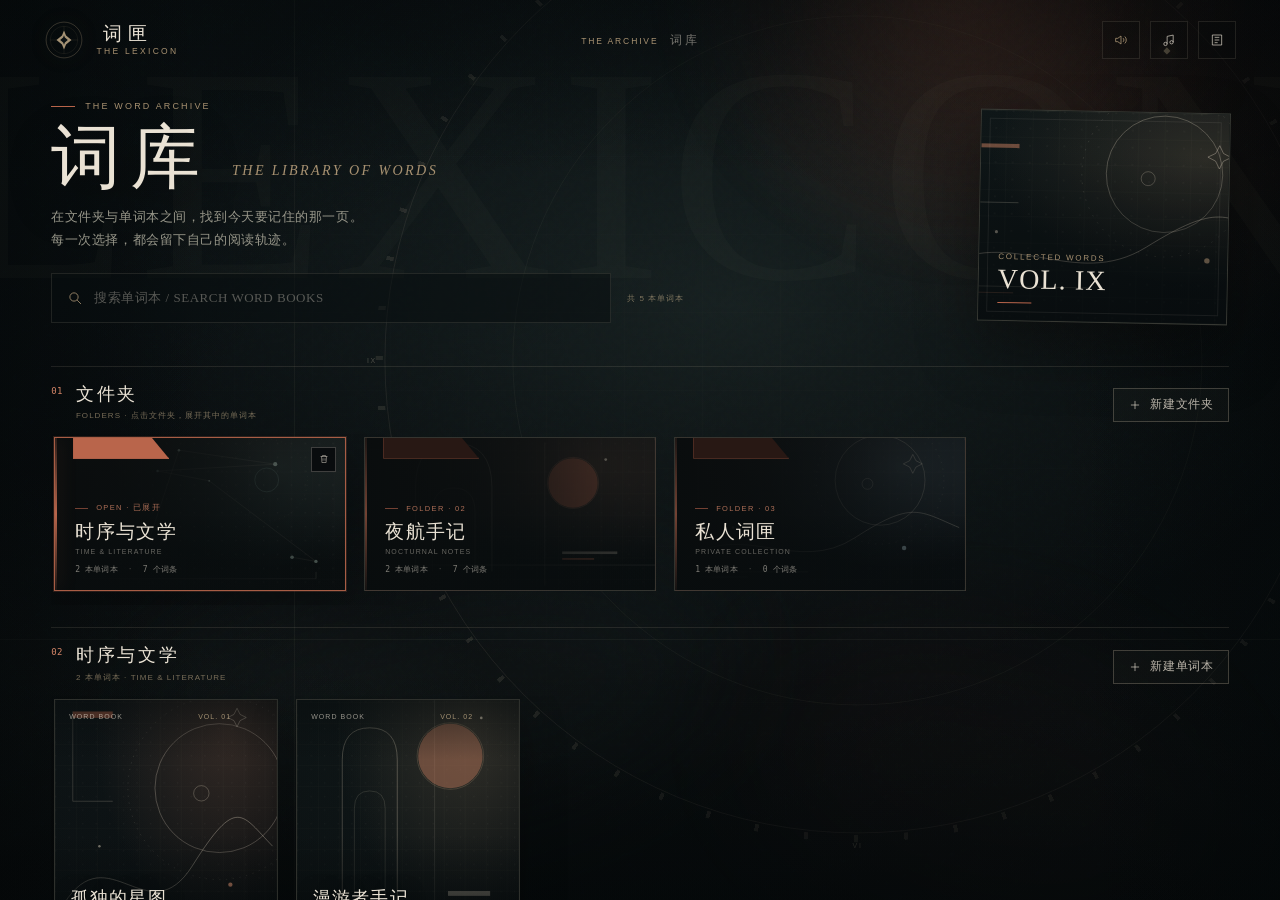
==== commit 6d61301c: "feat: 完善本地音乐选择与导入持久化 - 新增 music/ 目录与两首内置唱片  - 选择音乐改为可折叠唱片架，支持目录曲目和导入音乐  - 导入音频存入 IndexedDB，选中唱片跨刷新自动" ====
--- a/index.html
+++ b/index.html
@@ -527,12 +527,36 @@
         <div class="music-track" id="musicTrack">
           <div class="record-disc" aria-hidden="true"></div>
           <div class="track-info">
-            <span class="track-label">LOCAL RECORD</span>
+            <span class="track-label" id="trackLabel">LOCAL RECORD</span>
             <strong class="track-name" id="trackName">尚未放入唱片</strong>
-            <span class="track-meta" id="trackMeta">选择或拖入本地音频</span>
-          </div>
-          <button type="button" class="choose-music" id="chooseMusicBtn">选择音乐</button>
-          <input type="file" id="musicInput" accept="audio/*,.mp3,.wav,.ogg,.oga,.m4a,.aac,.flac,.webm,.opus" hidden>
+            <span class="track-meta" id="trackMeta">从 music/ 选择或导入本地音频</span>
+          </div>
+          <button type="button" class="choose-music" id="chooseMusicBtn" aria-expanded="false" aria-controls="musicPicker">
+            <span>选择音乐</span>
+            <svg class="choose-chevron" viewBox="0 0 24 24" aria-hidden="true"><path d="M6 9l6 6 6-6"/></svg>
+          </button>
+          <input type="file" id="musicInput" accept="audio/*,.mp3,.wav,.ogg,.oga,.m4a,.aac,.flac,.webm,.opus" multiple hidden>
+        </div>
+
+        <div class="music-picker" id="musicPicker" hidden>
+          <div class="music-picker-head">
+            <div>
+              <span class="music-picker-kicker">ARCHIVE PLAYLIST</span>
+              <strong>唱片架</strong>
+              <span class="music-picker-count" id="musicLibraryCount">0 首</span>
+            </div>
+            <button type="button" class="music-picker-close" id="musicPickerClose" aria-label="收起选择栏" title="收起选择栏">
+              <svg viewBox="0 0 24 24" aria-hidden="true"><path d="M6 15l6-6 6 6"/></svg>
+            </button>
+          </div>
+          <div class="music-library" id="musicLibrary" role="listbox" aria-label="音乐文件"></div>
+          <div class="music-picker-foot">
+            <span class="music-picker-note" id="musicLibraryNote">music/ 文件夹中的音乐</span>
+            <button type="button" class="choose-music import-music" id="importMusicBtn">
+              <svg viewBox="0 0 24 24" aria-hidden="true"><path d="M12 5v14M5 12h14"/></svg>
+              导入音乐
+            </button>
+          </div>
         </div>
 
         <div class="music-playbar">
@@ -558,10 +582,10 @@
 
         <div class="music-extras">
           <label class="loop-control"><input type="checkbox" id="musicLoop" checked> 循环播放</label>
-          <button type="button" class="clear-music" id="clearMusicBtn" disabled>移除音乐</button>
-        </div>
-
-        <p class="music-help">音乐文件只留在本机，不会上传；刷新页面后需要重新选择。<br>音效总开关在页面右上角的扬声器按钮。</p>
+          <button type="button" class="clear-music" id="clearMusicBtn" disabled>清除当前选择</button>
+        </div>
+
+        <p class="music-help">目录唱片与导入音乐都只留在本机，不会上传；选中的唱片会被记住，下次打开自动恢复。<br>音效总开关在页面右上角的扬声器按钮。</p>
       </div>
     </div>
   </dialog>
--- a/styles/library.css
+++ b/styles/library.css
@@ -526,13 +526,19 @@
   background: rgba(6, 9, 11, .62);
   color: rgba(234, 226, 212, .38);
   opacity: 0;
+  pointer-events: none;
   transition: opacity .25s var(--ease), color .25s var(--ease), border-color .25s var(--ease);
 }
 
 .folder-card:hover .card-menu,
 .folder-card.is-active .card-menu,
+.book-card:hover .card-menu,
 .card-menu:focus-visible {
   opacity: 1;
+  pointer-events: auto;
+  border-color: rgba(234, 226, 212, .24);
+  background: rgba(6, 9, 11, .84);
+  color: rgba(234, 226, 212, .72);
 }
 
 .card-menu:hover {
@@ -551,6 +557,7 @@
 @media (hover: none) {
   .card-menu {
     opacity: 1;
+    pointer-events: auto;
     width: 28px;
     height: 28px;
   }
@@ -632,7 +639,7 @@
   z-index: 3;
   top: 13px;
   left: 14px;
-  right: 14px;
+  right: 46px;
   display: flex;
   align-items: center;
   justify-content: space-between;
--- a/styles/overlays.css
+++ b/styles/overlays.css
@@ -522,6 +522,10 @@
 
 .choose-music {
   min-height: 35px;
+  display: inline-flex;
+  align-items: center;
+  justify-content: center;
+  gap: 6px;
   padding: 0 12px;
   border: 1px solid var(--line-strong);
   background: rgba(234, 226, 212, .025);
@@ -537,6 +541,223 @@
   border-color: rgba(203, 188, 163, .52);
   background: rgba(234, 226, 212, .06);
   color: var(--paper);
+}
+
+.choose-music svg {
+  width: 12px;
+  height: 12px;
+  fill: none;
+  stroke: currentColor;
+  stroke-width: 1.35;
+}
+
+.choose-chevron {
+  transition: transform .25s var(--ease);
+}
+
+.choose-music.is-open .choose-chevron {
+  transform: rotate(180deg);
+}
+
+.music-picker {
+  overflow: hidden;
+  margin-top: 12px;
+  border: 1px solid var(--line);
+  background: rgba(234, 226, 212, .018);
+  animation: musicPickerIn .28s var(--ease-out) both;
+}
+
+.music-picker[hidden] {
+  display: none;
+}
+
+.music-picker-head {
+  display: flex;
+  align-items: center;
+  justify-content: space-between;
+  gap: 12px;
+  padding: 11px 13px;
+  border-bottom: 1px solid var(--line);
+}
+
+.music-picker-kicker {
+  display: block;
+  font-family: var(--label);
+  font-size: 7.5px;
+  line-height: 1.3;
+  letter-spacing: .16em;
+  color: var(--gold-soft);
+}
+
+.music-picker-head strong {
+  display: inline-block;
+  margin-top: 3px;
+  font-family: var(--cn);
+  font-size: 14px;
+  font-weight: 400;
+  line-height: 1.3;
+  color: var(--paper);
+}
+
+.music-picker-count {
+  margin-left: 8px;
+  font-family: var(--mono);
+  font-size: 9px;
+  color: var(--muted);
+}
+
+.music-picker-close {
+  width: 26px;
+  height: 26px;
+  flex: none;
+  display: grid;
+  place-items: center;
+  border: 1px solid var(--line);
+  color: var(--muted);
+  transition: color .25s var(--ease), border-color .25s var(--ease);
+}
+
+.music-picker-close:hover {
+  color: var(--paper);
+  border-color: rgba(203, 188, 163, .42);
+}
+
+.music-picker-close svg {
+  width: 12px;
+  height: 12px;
+  fill: none;
+  stroke: currentColor;
+  stroke-width: 1.4;
+}
+
+.music-library {
+  max-height: 224px;
+  overflow-y: auto;
+  padding: 4px;
+  scrollbar-width: thin;
+  scrollbar-color: rgba(203, 188, 163, .18) transparent;
+}
+
+.music-choice {
+  width: 100%;
+  display: grid;
+  grid-template-columns: 24px minmax(0, 1fr) auto;
+  align-items: center;
+  gap: 10px;
+  padding: 10px 9px;
+  border: 0;
+  border-bottom: 1px solid rgba(203, 188, 163, .085);
+  background: transparent;
+  color: var(--paper-soft);
+  text-align: left;
+  transition: background .2s var(--ease), box-shadow .2s var(--ease);
+}
+
+.music-choice:last-child {
+  border-bottom: 0;
+}
+
+.music-choice:hover {
+  background: rgba(234, 226, 212, .055);
+}
+
+.music-choice.is-selected {
+  background: rgba(185, 101, 75, .085);
+  box-shadow: inset 2px 0 var(--rust);
+}
+
+.music-choice-index {
+  font-family: var(--mono);
+  font-size: 8.5px;
+  color: var(--paper-faint);
+}
+
+.music-choice-main {
+  min-width: 0;
+}
+
+.music-choice-title {
+  display: block;
+  overflow: hidden;
+  text-overflow: ellipsis;
+  white-space: nowrap;
+  font-family: var(--cn);
+  font-size: 12.5px;
+  line-height: 1.45;
+  color: var(--paper-soft);
+}
+
+.music-choice.is-selected .music-choice-title {
+  color: var(--paper);
+}
+
+.music-choice-meta {
+  display: block;
+  overflow: hidden;
+  margin-top: 3px;
+  text-overflow: ellipsis;
+  white-space: nowrap;
+  font-family: var(--cn);
+  font-size: 9px;
+  line-height: 1.4;
+  color: var(--muted);
+}
+
+.music-choice-badge {
+  padding: 3px 6px;
+  border: 1px solid var(--line);
+  color: var(--muted);
+  font-family: var(--cn);
+  font-size: 8px;
+  line-height: 1.2;
+  white-space: nowrap;
+}
+
+.music-choice.is-selected .music-choice-badge {
+  border-color: rgba(199, 176, 139, .34);
+  color: var(--gold);
+}
+
+.music-choice-empty {
+  padding: 22px 12px;
+  text-align: center;
+  color: var(--muted);
+  font-family: var(--cn);
+  font-size: 11px;
+  line-height: 1.7;
+}
+
+.music-picker-foot {
+  display: flex;
+  align-items: center;
+  justify-content: space-between;
+  gap: 10px;
+  padding: 10px 12px;
+  border-top: 1px solid var(--line);
+}
+
+.music-picker-note {
+  color: var(--muted);
+  font-family: var(--cn);
+  font-size: 9px;
+  line-height: 1.5;
+}
+
+.import-music {
+  min-height: 32px;
+  padding: 0 10px;
+  font-size: 10.5px;
+}
+
+@keyframes musicPickerIn {
+  from {
+    opacity: 0;
+    transform: translateY(-5px);
+  }
+  to {
+    opacity: 1;
+    transform: translateY(0);
+  }
 }
 
 .music-playbar {
@@ -808,6 +1029,46 @@
     width: 100%;
   }
 
+  .music-picker {
+    margin-top: 10px;
+  }
+
+  .music-picker-head {
+    padding: 10px 12px;
+  }
+
+  .music-library {
+    max-height: 200px;
+  }
+
+  .music-choice {
+    grid-template-columns: 20px minmax(0, 1fr) auto;
+    gap: 8px;
+    padding: 9px 7px;
+  }
+
+  .music-choice-title {
+    font-size: 12px;
+  }
+
+  .music-choice-badge {
+    font-size: 7.5px;
+  }
+
+  .music-picker-foot {
+    flex-wrap: wrap;
+    gap: 8px;
+  }
+
+  .music-picker-note {
+    flex: 1 1 100%;
+  }
+
+  .import-music {
+    width: 100%;
+    min-height: 36px;
+  }
+
   .music-playbar {
     gap: 10px;
   }
